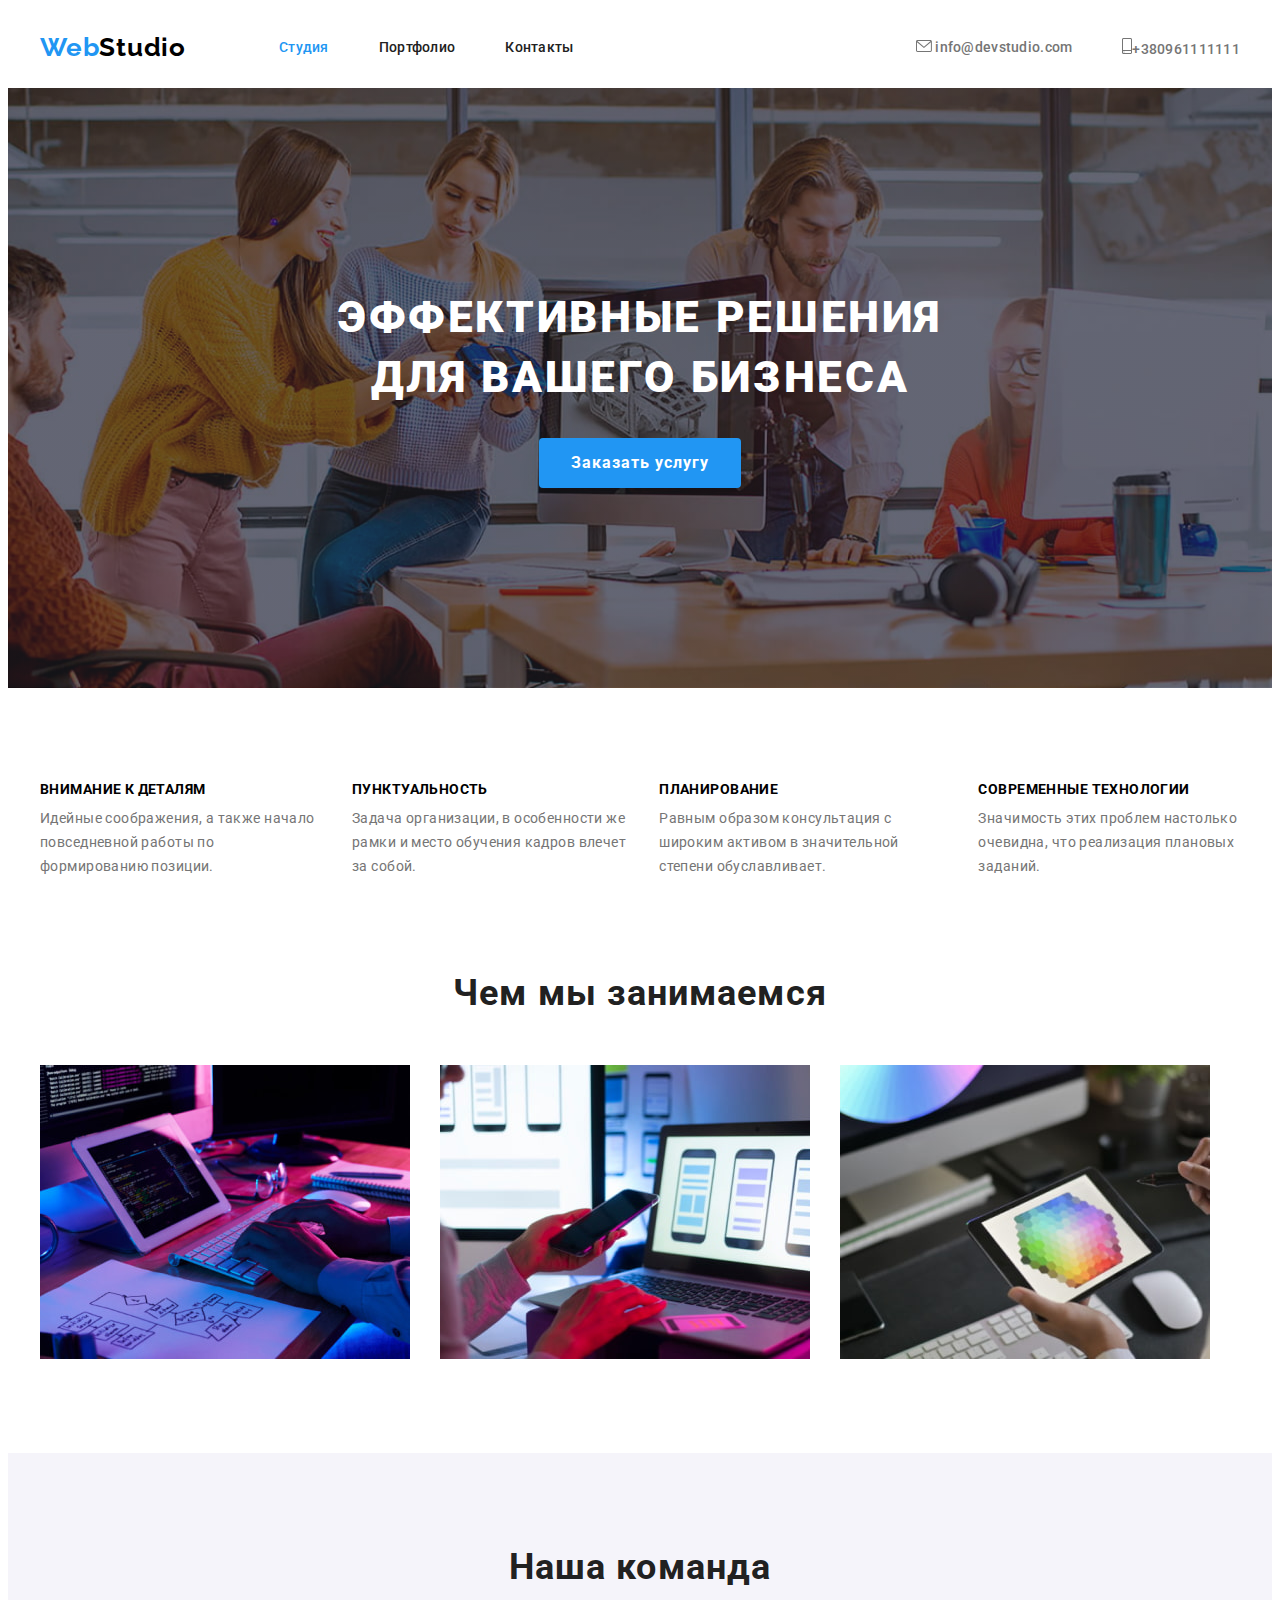
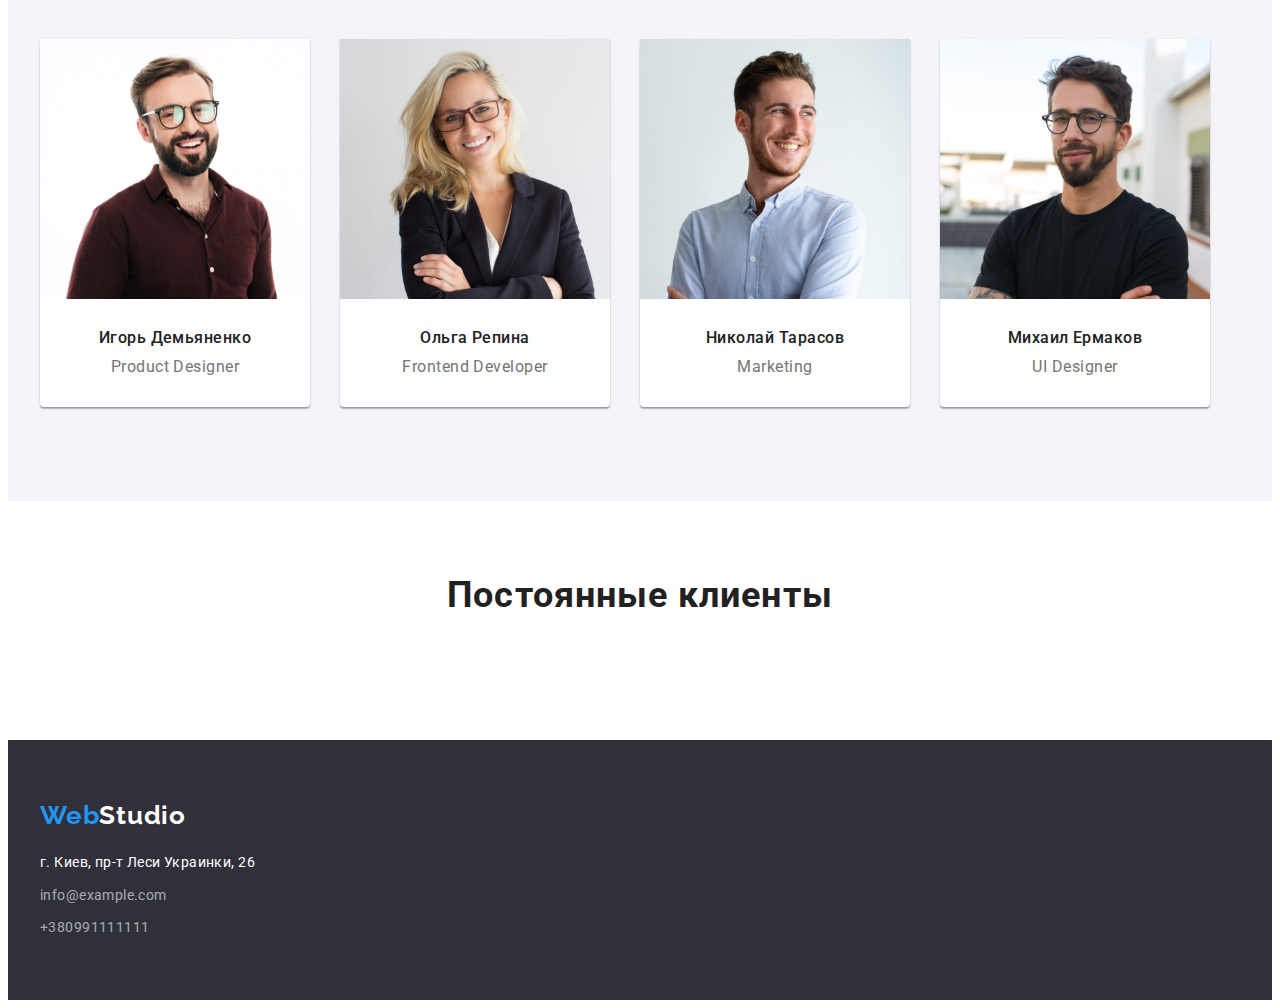
==== index.html @ 2778b5b4 "fix" ====
<!DOCTYPE html>
<html lang="en">
<head>
    <meta charset="UTF-8">
    <meta http-equiv="X-UA-Compatible" content="IE=edge">
    <meta name="viewport" content="width=device-width, initial-scale=1.0">
    <title>Студия</title>
    <link rel="stylesheet" href="https://cdnjs.cloudflare.com/ajax/libs/modern-normalize/1.1.0/modern-normalize.min.css"
        integrity="sha512-wpPYUAdjBVSE4KJnH1VR1HeZfpl1ub8YT/NKx4PuQ5NmX2tKuGu6U/JRp5y+Y8XG2tV+wKQpNHVUX03MfMFn9Q=="
        crossorigin="anonymous" referrerpolicy="no-referrer" />
    <!-- Fonts -->
    <link
        href="https://fonts.googleapis.com/css2?family=Oleo+Script&family=Raleway:wght@700&family=Roboto:wght@400;500;700;900&display=swap"
        rel="stylesheet"
        />
    <!-- CSS -->
    <link rel="stylesheet" href="./css/styles.css">
</head>
<body >
   
<!-- main header -->
<header>
<div class="container">
    <nav class="nav-flex">
        <!-- main logo -->
        <a class="studio link" href=""><span class="web link">Web</span>Studio</a>
        <!-- main list -->
    
        <ul class="site-nav list">
            <li class="item"><a class="header-link current link" href="./index.html">Студия</a></li>
            <li class="item"><a class="header-link link" href="./portfolio.html">Портфолио</a></li>
            <li class="item"><a class="header-link link" href="">Контакты</a></li>
        </ul>
        <!-- main gmail and number -->
        <ul class="auth-nav list">

            <li class="item">
                <a class="header-number-link link" href="mailto:info@devstudio.com">
                <svg class="num-email-icon" width="16" height="12">
                    <use href="./image/icons.svg/sprite.svg#icon-envelope"></use>
                </svg> info@devstudio.com</a>
            </li>

            <li class="item">
                <a class="header-number-link link" href="tel:+380961111111">
                <svg class="num-email-icon" width="10" height="16">
                    <use href="./image/icons.svg/sprite.svg#icon-smartphone"></use>
                </svg>+380961111111</a>
            </li>

        </ul>
    </nav>
</div>
</header>

<!-- main -->
<main>
    <!-- HERO -->
<section class="hero">
    <div class="container">
        <h1 class="decision">Эффективные решения для вашего бизнеса</h1>
        <button class="services-button" type="button">Заказать услугу</button>
    </div>
</section>
<!-- section work -->
<section class="menu">
    <div class="container">
        <h2 class="visually-hidden">Наши приемущества</h2>
        <ul class="work-exp list">

            <li class="grid-item">
                <h3 class="h3-Benefits">Внимание к деталям</h3>
                <p class="p-Benefits">
                    Идейные соображения, а также начало повседневной работы по формированию позиции.
                </p>
            </li>
        
            <li class="grid-item">
                <h3 class="h3-Benefits">Пунктуальность</h3>
                <p class="p-Benefits">
                    Задача организации, в особенности же рамки и место обучения кадров влечет за собой.
                </p>
            </li>
        
            <li class="grid-item">
                <h3 class="h3-Benefits">Планирование</h3>
                <p class="p-Benefits">
                    Равным образом консультация с широким активом в значительной степени обуславливает.
                </p>
            </li>
        
            <li class="grid-item">
                <h3 class="h3-Benefits">Современные технологии</h3>
                <p class="p-Benefits">
                    Значимость этих проблем настолько очевидна, что реализация плановых заданий.
                </p>
            </li>
        </ul>
    </div>
</section>
    <!-- section foto -->
<section class="our-job">
    <div class="container">
        <h2 class="work">Чем мы занимаемся</h2>
        <ul class="our-work list">

            <li class="grid-item">
                <img width="370" src="./image/box-1.1.jpg" alt="Програмирование" />
            </li>

            <li class="grid-item">
                <img width="370" src="./image/box-2.1.jpg" alt="Общение с клиентами" />
            </li>

            <li class="grid-item">
                <img width="370" src="./image/box-3.1.jpg" alt="Дизайн чево-либо" />
            </li>

        </ul>
    </div>
</section>
<!-- section team -->
<section class="team-block">
    <div class="container">
        <h2 class="team">Наша команда</h2>
        <ul class="tema-list list">

            <li class="grid-item item">
                <img class="fototeam" width="270" src="./image/box-4.1.jpg" alt="Игорь Демьяненко" />
                <div class="name-position">
                <h3 class="name-team">Игорь Демьяненко</h3>
                <p class="position">Product Designer</p>
                </div>
            </li>
        
            <li class="grid-item item">
                <img class="fototeam" width="270" src="./image/box-5.1.jpg" alt="Ольга Репина" />
                <div class="name-position">
                <h3 class="name-team">Ольга Репина</h3>
                <p class="position">Frontend Developer</p>
                </div>
            </li>
        
            <li class="grid-item item">
                <img class="fototeam" width="270" src="./image/box-6.1.jpg" alt="Николай Тарасов" />
                <div class="name-position">
                <h3 class="name-team">Николай Тарасов</h3>
                <p class="position">Marketing</p>
                </div>
            </li>
        
            <li class="grid-item item">
                <img class="fototeam" width="270" src="./image/box-7.1.jpg" alt="Михаил Ермаков" />
                <div class="name-position">
                <h3 class="name-team">Михаил Ермаков</h3>
                <p class="position">UI Designer</p>
                </div>
            </li>
        
        </ul>
    </div>
</section>
<section class="clients-block">
    <div class="container">
        <h2 class="clients">Постоянные клиенты</h2>
        <ul class="clients-logo list">

            <li class="item">
            </li>

            <li class="item">
            </li>

            <li class="item">
            </li>
            
            <li class="item">
            </li>

            <li class="item">
            </li>

            <li class="item">
            </li>
        </ul>
    </div>
</section>
</main>

<!-- footer -->
<footer class="footer">
        <div class="container">
            <a class="studio-footer link" href=""><span class="web-footer link">Web</span>Studio</a>
            
            <address class="footer-address">
            
                <ul class="address-list list">
            
                    <li class="item">
                        <a class="maps link" href="https://goo.gl/maps/gABfswNxDDoZ95Qf6" target="_blank" rel="nofollow">г. Киев,
                            пр-т Леси Украинки, 26</a>
                    </li>
            
                    <li class="item">
                        <a class="footer-number-link link" href="mailto:info@devstudio.com">info@example.com</a>
                    </li>
            
                    <li class="item">
                        <a class="footer-number-link link" href="tel:+380961111111">+380991111111</a>
                    </li>
                </ul>
            </address>
        </div>
</footer>
</body>
</html>
---- css/styles.css ----
:root{
 --primary-text-color:  #212121;
 --title-text-color:  #757575;
 --accent-color:  #2196F3;
 --button-color:  #F5F4FA;
 --blackcolor: #000000;
 --whitecolor: #ffffff;
 --2Acolor: #2F303A;
 --clients-logo: #AFB1B8;

 --items: 1;
 --indent: 30px;
}
body{
    font-family: 'Roboto', sans-serif;
    color: var(--blackcolor);
    background-color: var(--whitecolor);
    font-size: 14px;
    letter-spacing: 0.03em;
}
address {
    font-style: normal;
}
h1,
h2,
h3,
h4,
h5,
h6,
p {
    margin: 0;
}
img {
    display: block;
    max-width: 100%;
    height: auto;
}
/* ***************** */
.container {
    width: 1200px;
    padding-left: 15px;
    padding-right: 15px;
    margin-right: auto;
    margin-left: auto;
}
.list{
    list-style: none;
    padding-left: 0;
    margin: 0;
}
.link{
    text-decoration: none;
}
.visually-hidden {
    position: absolute;
    width: 1px;
    height: 1px;
    margin: -1px;
    border: 0;
    padding: 0;
    white-space: nowrap;
    clip-path: inset(100%);
    clip: rect(0 0 0 0);
    overflow: hidden;
}
/* -----------------------------portfolio-header------------------------------ */
.portfolio-header{
    border: 1px solid #ECECEC
}
/* ------------------------------------------------------index main------------------------------------------------- */



.web {
    padding-top: 24px;
    padding-bottom: 25px;
    font-family: 'Raleway';
    font-style: normal;
    font-weight: 700;
    font-size: 26px;
    line-height: 1.19;
    letter-spacing: 0.03em;
    color: var(--accent-color);
}

.studio{
    padding-top: 24px;
    padding-bottom: 25px;
    font-family: 'Raleway';
    font-style: normal;
    font-weight: 700;
    font-size: 26px;
    line-height: 1.19;
    letter-spacing: 0.03em;
    color: var(--blackcolor);
}

/* all nav */
.nav-flex{
    display: flex;
    align-items: center;
}
/* ----------site nav---------- */
.site-nav {
    display: flex;
    margin-left: 93px;
    font-weight: 500;
    font-size: 14px;
    line-height: 1.14;
    letter-spacing: 0.02em;
}
.site-nav .item+.item {
    margin-left: 50px;
}
.site-nav .header-link{
    color: var(--primary-text-color);
    display: block;
}
.site-nav .header-link:hover,
.site-nav .header-link:focus{
    color: var(--accent-color);
}
.site-nav .header-link.current{
    color: var(--accent-color);
}

.header-number-link{
    font-weight: 500;
    font-size: 14px;
    line-height: 1.14;
    letter-spacing: 0.02em;    
    color: var(--title-text-color);
}
.header-number-link:hover,
.header-number-link:focus{
    color: var(--accent-color);
}

/* --------auth nav--------- */
.auth-nav{
    display: flex;
    margin-left: auto;
    align-items: center;
}
.auth-nav .item+.item {
    margin-left: 50px;
}
/* ------------------------------------------------------HERO------------------------------------------- */
.hero{
    max-width: 1600px;
    margin-left: auto;
    margin-right: auto;
    background-image: linear-gradient(to right,rgba(47, 48, 58, 0.4),rgba(47, 48, 58, 0.4)), url(../image/Img-hero.jpg);
    background-repeat: no-repeat;
    background-position: center;
    background-size: cover;
    padding-top: 200px;
    padding-bottom: 200px;
    text-align: center;
}
.decision {
    width: 696px;
    text-align: center;
    font-weight: 900;
    font-size: 44px;
    line-height: 1.36;
    letter-spacing: 0.06em;
    text-transform: uppercase;
    color: var(--whitecolor);
    margin: 0 auto;
}
.services-button {
    display: inline-block;

    font-family: 'Roboto', sans-serif;
    background-color: var(--accent-color);
    font-weight: 700;
    font-size: 16px;
    line-height: 1.87;
    letter-spacing: 0.06em;
    color: var(--whitecolor);

    margin-top: 30px;
    padding: 10px 32px;
    border: none;
    box-shadow: 0px 4px 4px rgba(0, 0, 0, 0.15);
    border-radius: 4px;
}

.services-button:hover,
.services-button:focus {
    background-color: #188CE8;
    color: var(--whitecolor);
}
/* ----------section work---------- */
.menu{
    padding: 94px 0;
}
.work-exp{
    display: flex;
    gap: var(--indent);
}
.h3-Benefits {
    font-weight: 700;
    font-size: 14px;
    line-height: 1.14;
    letter-spacing: 0.03em;
    text-transform: uppercase;
    margin-bottom: 10px;
}
.p-Benefits {
    font-size: 14px;
    line-height: 1.71;
    letter-spacing: 0.03em;
    color: var(--title-text-color);
}
/* -----------our-job-------------- */
.our-job{
    padding-bottom: 94px;
}
.work {
    font-size: 36px;
    line-height: 1.16;
    letter-spacing: 0.03em;
    color: var(--primary-text-color);
    margin-bottom: 50px;
    text-align: center;
}

.our-work{
    display: flex;
    gap: var(--indent);
}
.button-menu-p{
    margin-bottom: 34px;
}
/* ----------------team block------------------ */
.team-block {
    background-color: var(--button-color);
    padding: 94px 0;
}
.team{
    margin-bottom: 50px;
    font-size: 36px;
    text-align: center;
    line-height: 1.16;
    letter-spacing: 0.03em;
    color: var(--primary-text-color);
    
}

.tema-list{
    display: flex;
    gap: var(--indent);
}
.tema-list .item{
    background-color: var(--whitecolor);
    box-shadow: 0px 1px 3px rgba(0, 0, 0, 0.12), 0px 1px 1px rgba(0, 0, 0, 0.14), 0px 2px 1px rgba(0, 0, 0, 0.2);
    border-radius: 0px 0px 4px 4px;
}
.name-position{
    padding-top: 30px;
    padding-bottom: 30px;
}
.name-team{
    margin-bottom: 10px;
    text-align: center;
    font-weight: 500;
    font-size: 16px;
    line-height: 1.18;
    letter-spacing: 0.03em;   
    color: var(--primary-text-color);
}
.position{
    text-align: center;
    font-size: 16px;
    line-height: 1.18;
    letter-spacing: 0.03em;
    color: var(--title-text-color);
}
/* -----------clients block------------ */
.clients-block{
    padding: 94px 0;
}
.clients{
    margin-bottom: 50px;
    font-style: normal;
    font-weight: 700;
    font-size: 36px;
    line-height: 1.16px;
    text-align: center;
    letter-spacing: 0.03em;
    color: var(--primary-text-color);
}


/* -----------footer---------- */

.web-footer {
    font-family: 'Raleway';
    font-style: normal;
    font-weight: 700;
    font-size: 26px;
    line-height: 1.19;
    letter-spacing: 0.03em;
    color: var(--accent-color);
}
.studio-footer {
    font-family: 'Raleway';
    font-style: normal;
    font-weight: 700;
    font-size: 26px;
    line-height: 1,
        19;
    letter-spacing: 0.03em;
    color: var(--whitecolor);
}
.footer-address{
    margin-top: 20px;
}
.address-list .item{
    margin-bottom: 9px;
}
.address-list .item:last-child{
    margin-bottom: 0;
}
.maps{
    font-weight: 400;
    font-size: 14px;
    line-height: 1.71;
    letter-spacing: 0.03em;
    color: var(--whitecolor);
}
.maps:hover,
.maps:focus{
    color: var(--accent-color);
}
.footer-number-link {
    font-weight: 400;
    font-size: 14px;
    line-height: 1.71;
    letter-spacing: 0.03em;
    color: rgba(255, 255, 255, 0.6);
}
.footer-number-link:hover,
.footer-number-link:focus {
    color: var(--accent-color);
}
.footer {
    padding: 60px 0;
    background-color: var(--2Acolor);
}
/* ----------------------portfolio-------------- */

/* button--------------- */
.button-section{
    padding-top: 94px;
    margin-bottom: 50px;
}
.button-section .list{
    display: flex;
    justify-content: center;
}
.button-section .item{
    margin-right: 8px;
}
.button-section .item:last-child{
    margin-right: 0px;
}

.filter-button {
    padding: 6px 22px;
    font-family: 'Roboto', sans-serif;
    font-weight: 500;
    font-size: 16px;
    line-height: 1.62;
    letter-spacing: 0.03em;
    background-color: var(--button-color);
    color: var(--primary-text-color);
    border: none;
    border-radius: 8px;
}

.filter-button:focus {
    background-color: var(--button-color);
    color: var(--primary-text-color);
}

.filter-button:hover {
    background-color: var(--accent-color);
    color: var(--whitecolor);
}
/* --------job-list---------- */
.job-section{
    padding-bottom: 94px;
}
.job-list{
    display: flex;
    flex-wrap: wrap;
    gap: var(--indent);
}
.job-item{
    width: 370px;
}
.grid-item{
    flex-basis: calc((100% - var(--indent) * var(--items) - 1) / var(--items));
}

.job-sites{
    padding: 20px 24px;
    border: 1px solid #EEEEEE;
    border-top: none;
   
}
.job{
    margin-bottom: 4px;
    font-weight: 700;
    font-size: 18px;
    line-height: 2;
    letter-spacing: 0.06em;   
    color: var(--primary-text-color);
}  
 .sites{
    font-size: 16px;
    line-height: 1.87;
    letter-spacing: 0.03em;
    color: var(--title-text-color);
 }
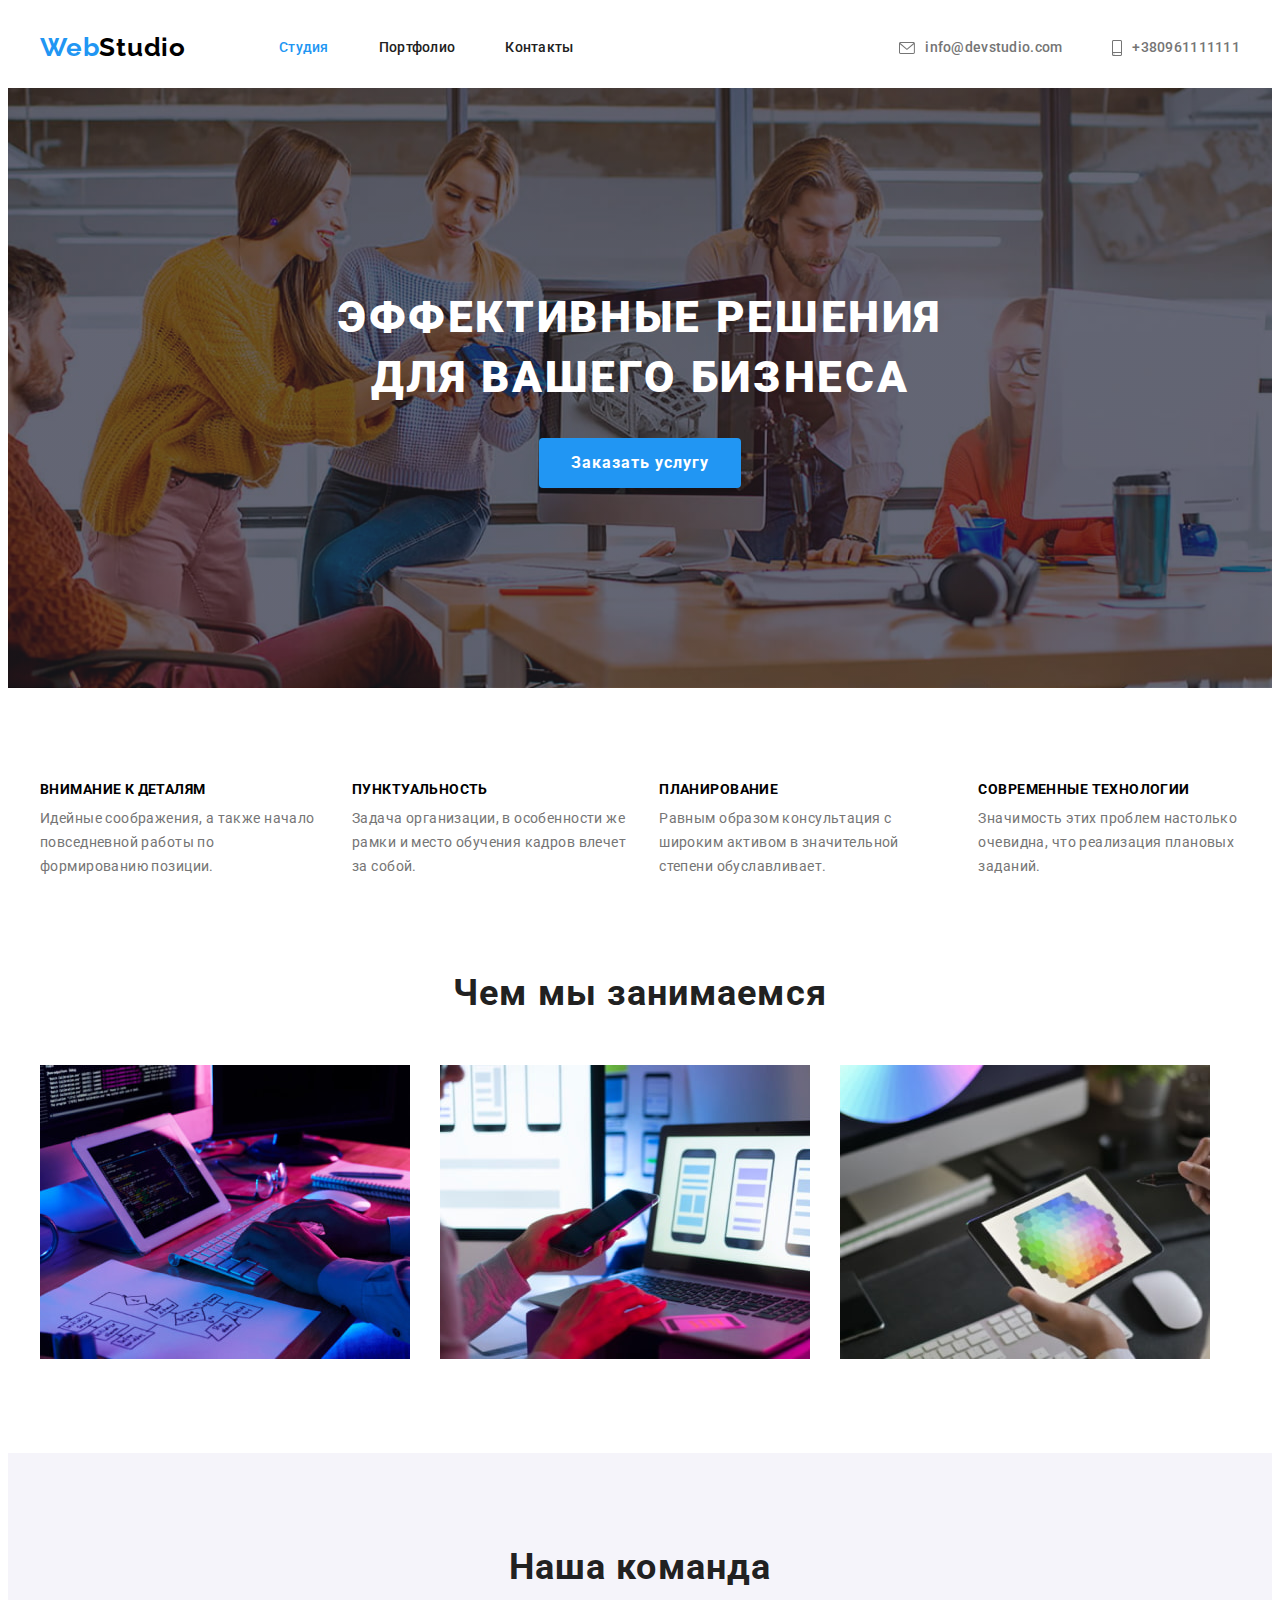
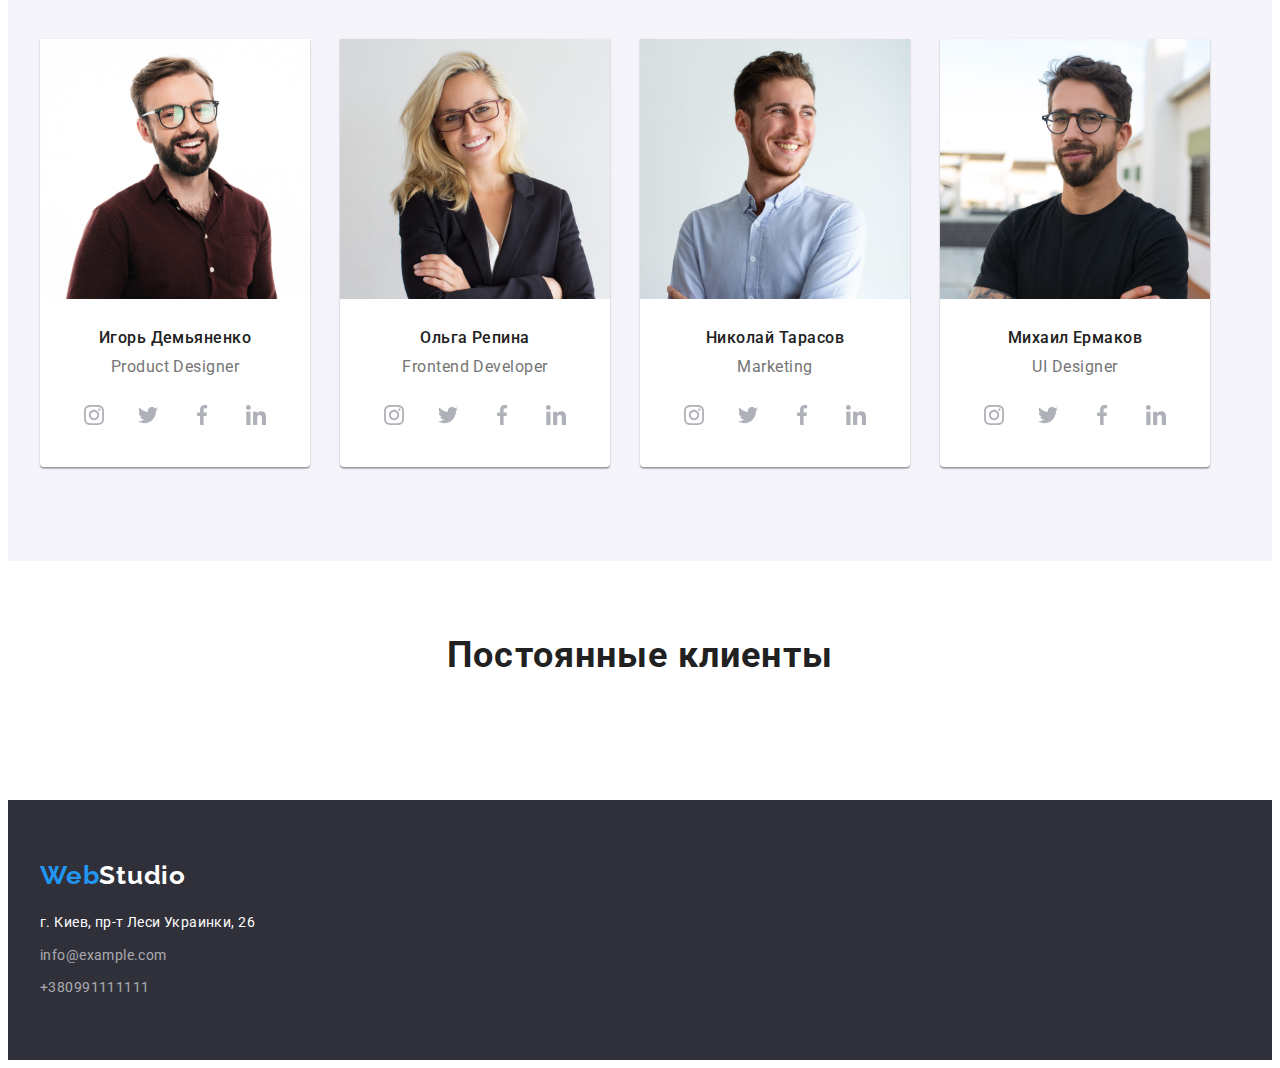
==== commit 3351304d: "fix" ====
--- a/index.html
+++ b/index.html
@@ -130,6 +130,44 @@
                 <div class="name-position">
                 <h3 class="name-team">Игорь Демьяненко</h3>
                 <p class="position">Product Designer</p>
+                <ul class="socials list">
+
+                    <li class="socials-item">
+                        <a class="socials-link link" href="" target="_blank" 
+                        aria-label="Instagram иконка">
+                        <svg class="socials-icon" wigth="20" height="20">
+                            <use href="./image/icons.svg/sprite.svg#icon-instagram"></use>
+                        </svg>
+                        </a>
+                    </li>
+
+                    <li class="socials-item">
+                        <a class="socials-link link" href="" target="_blank" 
+                        aria-label="Twitter иконка">
+                        <svg class="socials-icon" wigth="20" height="20">
+                            <use href="./image/icons.svg/sprite.svg#icon-twitter"></use>
+                        </svg>
+                        </a>
+                    </li>
+
+                    <li class="socials-item">
+                        <a class="socials-link link" href="" target="_blank" 
+                        aria-label="Facebook иконка">
+                        <svg class="socials-icon" wigth="20" height="20">
+                            <use href="./image/icons.svg/sprite.svg#icon-facebook"></use>
+                        </svg>
+                        </a>
+                    </li>
+
+                    <li class="socials-item">
+                        <a class="socials-link link" href="" target="_blank" 
+                        aria-label="Linkedin иконка">
+                        <svg class="socials-icon" wigth="20" height="20">
+                            <use href="./image/icons.svg/sprite.svg#icon-linkedin"></use>
+                        </svg>
+                        </a>
+                    </li>
+                </ul>
                 </div>
             </li>
         
@@ -138,6 +176,44 @@
                 <div class="name-position">
                 <h3 class="name-team">Ольга Репина</h3>
                 <p class="position">Frontend Developer</p>
+                <ul class="socials list">
+
+                    <li class="socials-item">
+                        <a class="socials-link link" href="" target="_blank" 
+                        aria-label="Instagram иконка">
+                        <svg class="socials-icon" wigth="20" height="20">
+                            <use href="./image/icons.svg/sprite.svg#icon-instagram"></use>
+                        </svg>
+                        </a>
+                    </li>
+
+                    <li class="socials-item">
+                        <a class="socials-link link" href="" target="_blank" 
+                        aria-label="Twitter иконка">
+                        <svg class="socials-icon" wigth="20" height="20">
+                            <use href="./image/icons.svg/sprite.svg#icon-twitter"></use>
+                        </svg>
+                        </a>
+                    </li>
+
+                    <li class="socials-item">
+                        <a class="socials-link link" href="" target="_blank" 
+                        aria-label="Facebook иконка">
+                        <svg class="socials-icon" wigth="20" height="20">
+                            <use href="./image/icons.svg/sprite.svg#icon-facebook"></use>
+                        </svg>
+                        </a>
+                    </li>
+
+                    <li class="socials-item">
+                        <a class="socials-link link" href="" target="_blank" 
+                        aria-label="Linkedin иконка">
+                        <svg class="socials-icon" wigth="20" height="20">
+                            <use href="./image/icons.svg/sprite.svg#icon-linkedin"></use>
+                        </svg>
+                        </a>
+                    </li>
+                </ul>
                 </div>
             </li>
         
@@ -146,6 +222,44 @@
                 <div class="name-position">
                 <h3 class="name-team">Николай Тарасов</h3>
                 <p class="position">Marketing</p>
+                <ul class="socials list">
+
+                    <li class="socials-item">
+                        <a class="socials-link link" href="" target="_blank" 
+                        aria-label="Instagram иконка">
+                        <svg class="socials-icon" wigth="20" height="20">
+                            <use href="./image/icons.svg/sprite.svg#icon-instagram"></use>
+                        </svg>
+                        </a>
+                    </li>
+
+                    <li class="socials-item">
+                        <a class="socials-link link" href="" target="_blank" 
+                        aria-label="Twitter иконка">
+                        <svg class="socials-icon" wigth="20" height="20">
+                            <use href="./image/icons.svg/sprite.svg#icon-twitter"></use>
+                        </svg>
+                        </a>
+                    </li>
+
+                    <li class="socials-item">
+                        <a class="socials-link link" href="" target="_blank" 
+                        aria-label="Facebook иконка">
+                        <svg class="socials-icon" wigth="20" height="20">
+                            <use href="./image/icons.svg/sprite.svg#icon-facebook"></use>
+                        </svg>
+                        </a>
+                    </li>
+
+                    <li class="socials-item">
+                        <a class="socials-link link" href="" target="_blank" 
+                        aria-label="Linkedin иконка">
+                        <svg class="socials-icon" wigth="20" height="20">
+                            <use href="./image/icons.svg/sprite.svg#icon-linkedin"></use>
+                        </svg>
+                        </a>
+                    </li>
+                </ul>
                 </div>
             </li>
         
@@ -154,6 +268,44 @@
                 <div class="name-position">
                 <h3 class="name-team">Михаил Ермаков</h3>
                 <p class="position">UI Designer</p>
+                <ul class="socials list">
+
+                    <li class="socials-item">
+                        <a class="socials-link link" href="" target="_blank" 
+                        aria-label="Instagram иконка">
+                        <svg class="socials-icon" wigth="20" height="20">
+                            <use href="./image/icons.svg/sprite.svg#icon-instagram"></use>
+                        </svg>
+                        </a>
+                    </li>
+
+                    <li class="socials-item">
+                        <a class="socials-link link" href="" target="_blank" 
+                        aria-label="Twitter иконка">
+                        <svg class="socials-icon" wigth="20" height="20">
+                            <use href="./image/icons.svg/sprite.svg#icon-twitter"></use>
+                        </svg>
+                        </a>
+                    </li>
+
+                    <li class="socials-item">
+                        <a class="socials-link link" href="" target="_blank" 
+                        aria-label="Facebook иконка">
+                        <svg class="socials-icon" wigth="20" height="20">
+                            <use href="./image/icons.svg/sprite.svg#icon-facebook"></use>
+                        </svg>
+                        </a>
+                    </li>
+
+                    <li class="socials-item">
+                        <a class="socials-link link" href="" target="_blank" 
+                        aria-label="Linkedin иконка">
+                        <svg class="socials-icon" wigth="20" height="20">
+                            <use href="./image/icons.svg/sprite.svg#icon-linkedin"></use>
+                        </svg>
+                        </a>
+                    </li>
+                </ul>
                 </div>
             </li>
         
--- a/css/styles.css
+++ b/css/styles.css
@@ -124,7 +124,20 @@
     color: var(--accent-color);
 }
 
+
+
+/* --------auth nav--------- */
+.auth-nav{
+    display: flex;
+    margin-left: auto;
+    align-items: center;
+}
+.auth-nav .item+.item {
+    margin-left: 50px;
+}
 .header-number-link{
+    display: flex;
+    align-items: center;
     font-weight: 500;
     font-size: 14px;
     line-height: 1.14;
@@ -135,15 +148,9 @@
 .header-number-link:focus{
     color: var(--accent-color);
 }
-
-/* --------auth nav--------- */
-.auth-nav{
-    display: flex;
-    margin-left: auto;
-    align-items: center;
-}
-.auth-nav .item+.item {
-    margin-left: 50px;
+.num-email-icon{
+    margin-right: 10px;
+    fill: currentColor;
 }
 /* ------------------------------------------------------HERO------------------------------------------- */
 .hero{
@@ -272,11 +279,38 @@
     color: var(--primary-text-color);
 }
 .position{
+    margin-bottom: 16px;
     text-align: center;
     font-size: 16px;
     line-height: 1.18;
     letter-spacing: 0.03em;
     color: var(--title-text-color);
+}
+.socials{
+    display: flex;
+    justify-content: center;
+    align-items: center;
+    gap: 10px;
+}
+.socials-link{
+    display: flex;
+    justify-content: center;
+    align-items: center;
+    width: 44px;
+    height: 44px;
+    background-color: var(--whitecolor);
+    border-radius: 50%;
+}
+.socials-link:hover,
+.socials-link:focus{
+    background-color: var(--accent-color);
+}
+.socials-icon{
+    fill: var(--clients-logo);
+}
+.socials-link:hover .socials-icon,
+.socials-link:focus .socials-icon{
+    fill: var(--whitecolor);
 }
 /* -----------clients block------------ */
 .clients-block{
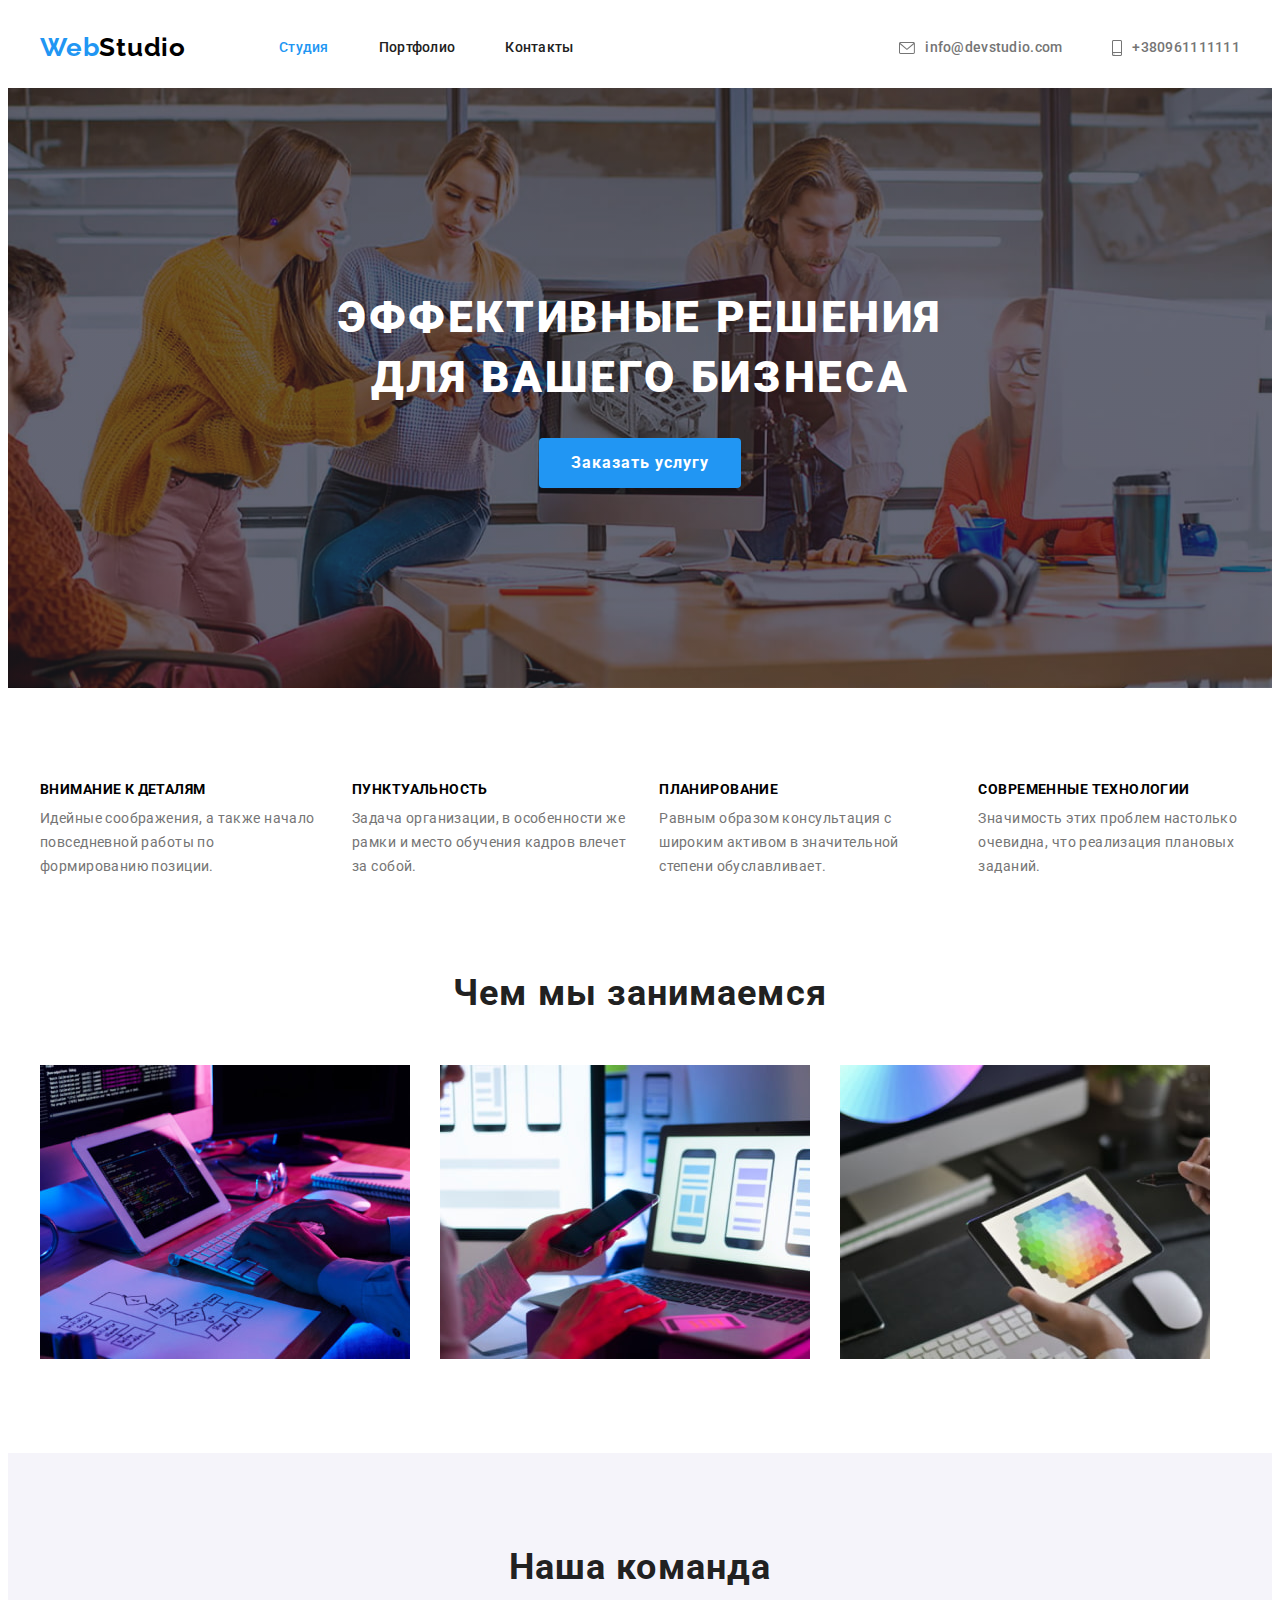
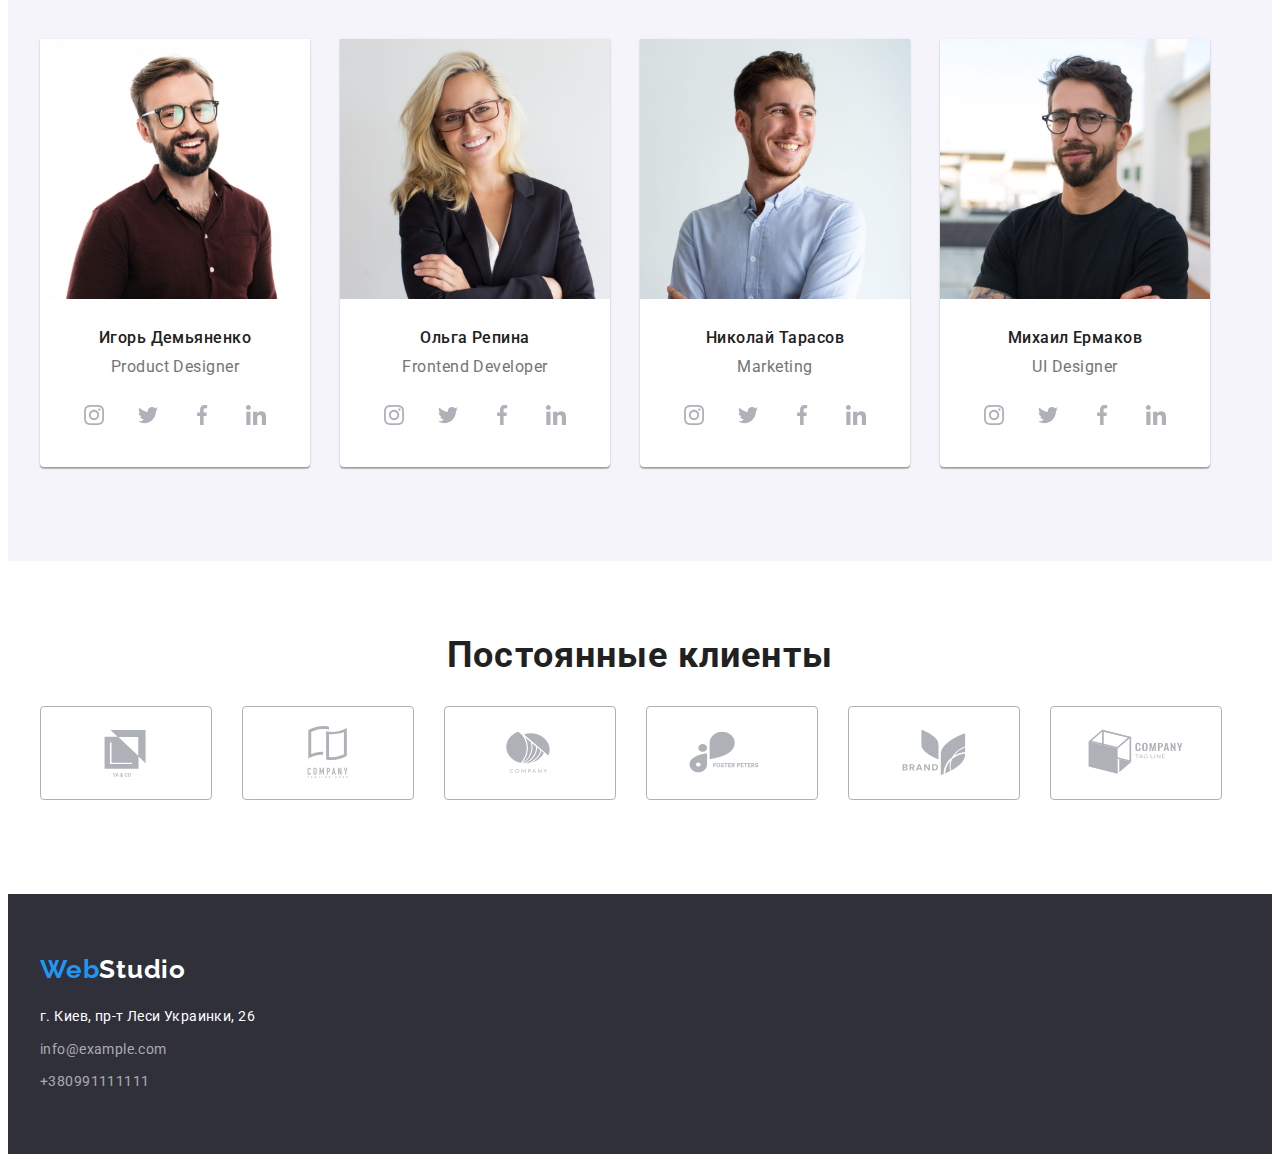
==== commit e6efa18c: "fix" ====
--- a/index.html
+++ b/index.html
@@ -314,25 +314,55 @@
 </section>
 <section class="clients-block">
     <div class="container">
-        <h2 class="clients">Постоянные клиенты</h2>
-        <ul class="clients-logo list">
-
-            <li class="item">
-            </li>
-
-            <li class="item">
-            </li>
-
-            <li class="item">
-            </li>
-            
-            <li class="item">
-            </li>
-
-            <li class="item">
-            </li>
-
-            <li class="item">
+        <h2 class="our-clients">Постоянные клиенты</h2>
+        <ul class="clients list">
+
+            <li class="clients-item">
+                <a class="clients-link" href="">
+                    <svg class="clients-icon" wight="106" height="60">
+                        <use href="./image/icons.svg/sprite.svg#icon-logo-1"></use>
+                    </svg>
+                </a>
+            </li>
+
+            <li class="clients-item">
+                <a class="clients-link" href="">
+                    <svg class="clients-icon" wight="106" height="60">
+                        <use href="./image/icons.svg/sprite.svg#icon-logo-2"></use>
+                    </svg>
+                </a>
+            </li>
+
+            <li class="clients-item">
+                <a class="clients-link" href="">
+                    <svg class="clients-icon" wight="106" height="60">
+                        <use href="./image/icons.svg/sprite.svg#icon-logo-3"></use>
+                    </svg>
+                </a>
+            </li>
+            
+            <li class="clients-item">
+                <a class="clients-link" href="">
+                    <svg class="clients-icon" wight="106" height="60">
+                        <use href="./image/icons.svg/sprite.svg#icon-logo-4"></use>
+                    </svg>
+                </a>
+            </li>
+
+            <li class="clients-item">
+                <a class="clients-link" href="">
+                    <svg class="clients-icon" wight="106" height="60">
+                        <use href="./image/icons.svg/sprite.svg#icon-logo-5"></use>
+                    </svg>
+                </a>
+            </li>
+
+            <li class="clients-item">
+                <a class="clients-link" href="">
+                    <svg class="clients-icon" wight="106" height="60">
+                        <use href="./image/icons.svg/sprite.svg#icon-logo-6"></use>
+                    </svg>
+                </a>
             </li>
         </ul>
     </div>
--- a/css/styles.css
+++ b/css/styles.css
@@ -286,6 +286,7 @@
     letter-spacing: 0.03em;
     color: var(--title-text-color);
 }
+/* --------------------icon clients-------------- */
 .socials{
     display: flex;
     justify-content: center;
@@ -316,7 +317,7 @@
 .clients-block{
     padding: 94px 0;
 }
-.clients{
+.our-clients{
     margin-bottom: 50px;
     font-style: normal;
     font-weight: 700;
@@ -326,8 +327,31 @@
     letter-spacing: 0.03em;
     color: var(--primary-text-color);
 }
-
-
+/* -------logo-clients-------- */
+.clients{
+    display: flex;
+    gap: var(--indent);
+}
+.clients-link{
+    display: flex;
+    align-items: center;
+    justify-content: center;
+
+    width: 170px;
+    height: 92px;
+
+    border: 1px solid var(--clients-logo);
+    border-radius: 4px;
+}
+.clients-link:hover{
+    border-color: var(--accent-color);
+}
+.clients-icon{
+    fill: var(--clients-logo);
+}
+.clients-link:hover .clients-icon{
+    fill: var(--accent-color);
+}
 /* -----------footer---------- */
 
 .web-footer {
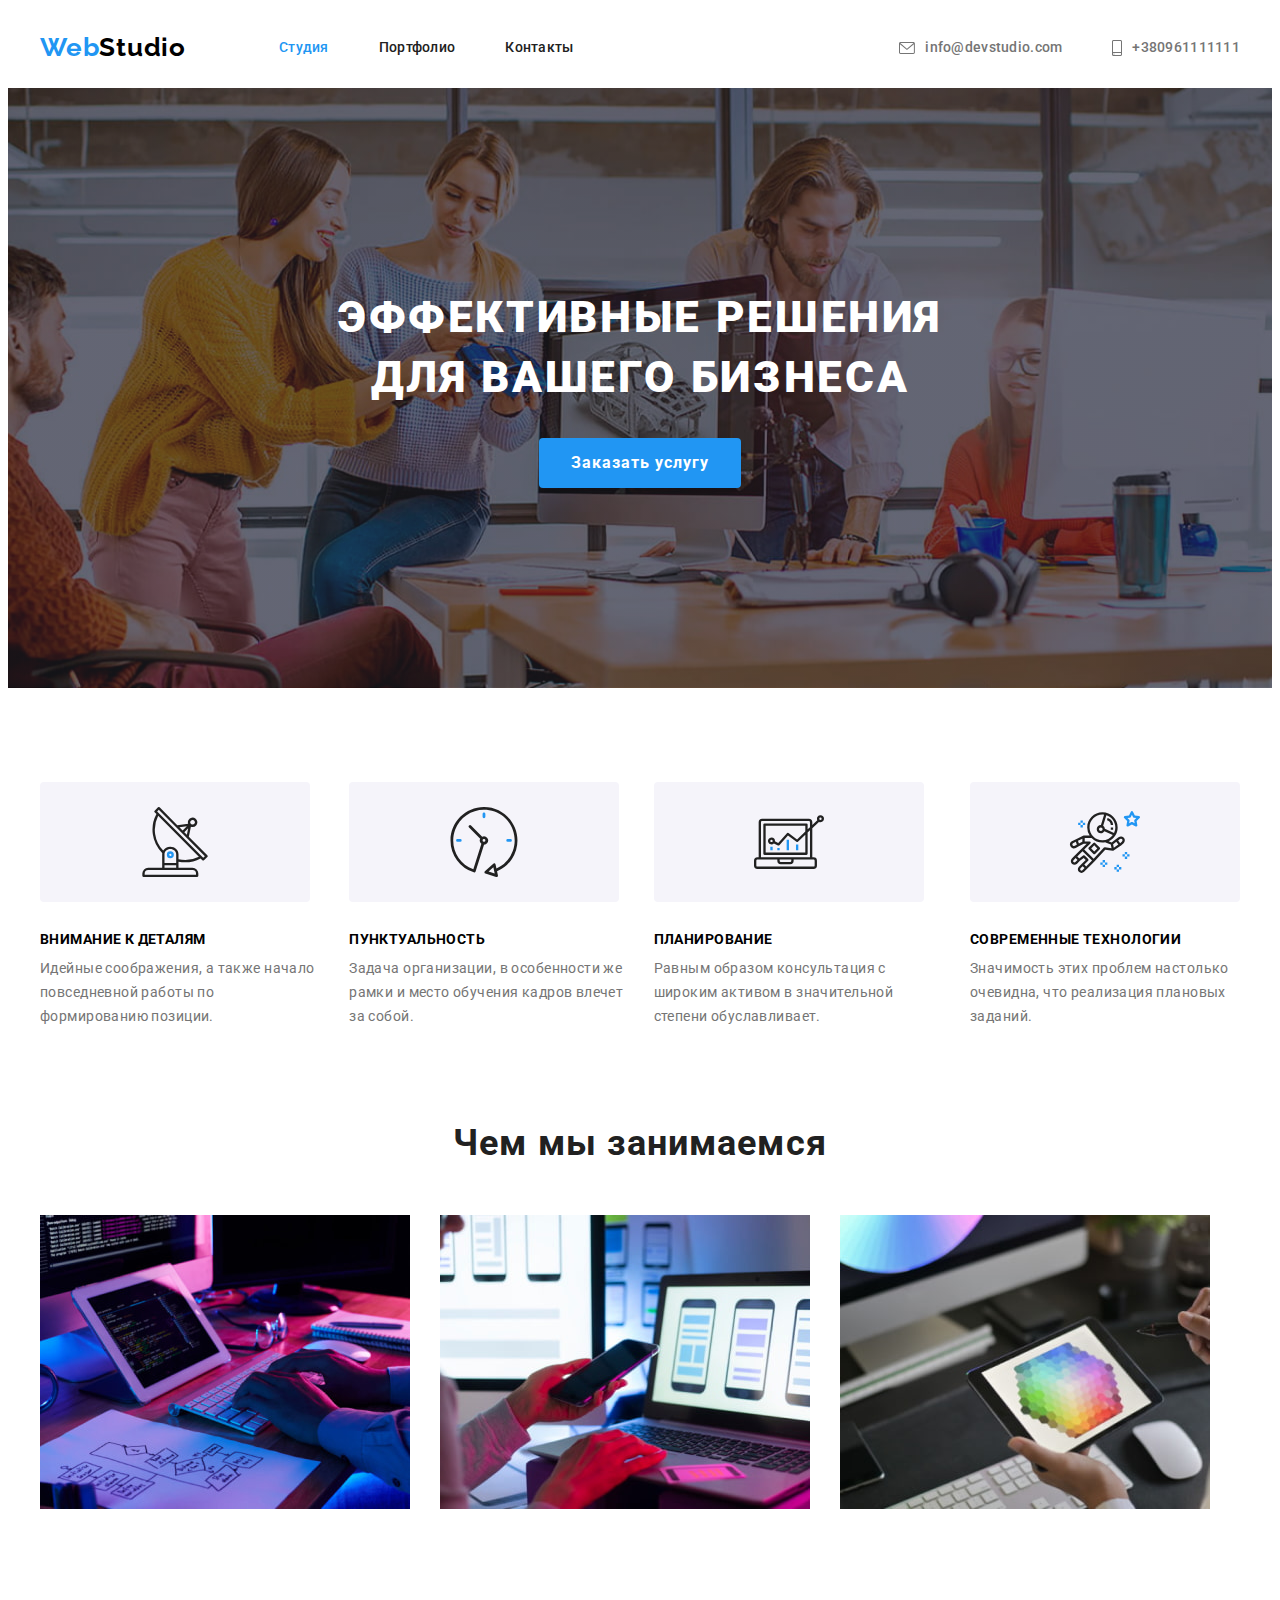
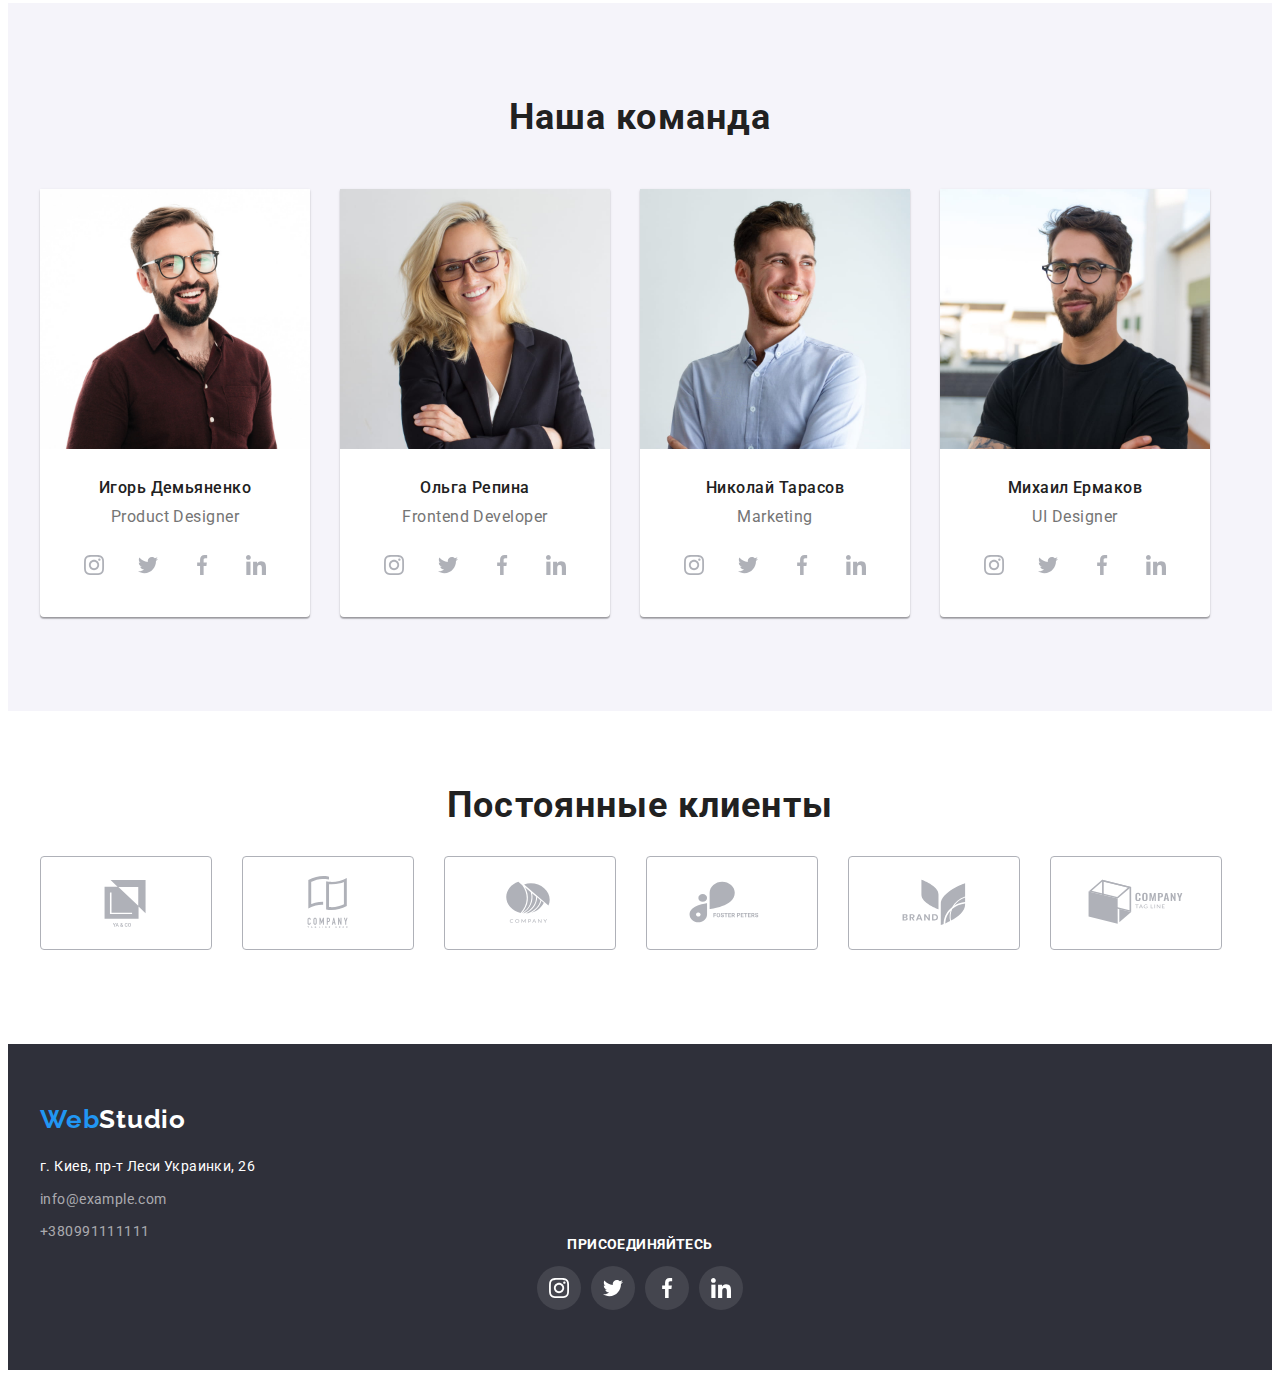
==== commit 63e78d7c: "fix" ====
--- a/index.html
+++ b/index.html
@@ -69,32 +69,45 @@
         <ul class="work-exp list">
 
             <li class="grid-item">
+                <a class="exp-link" href="">
+                    <svg class="exp-icon" wight="70"   height="70">
+                        <use href="./image/icons.svg/sprite.svg#icon-antenna"></use>
+                    </svg>
+                </a>
                 <h3 class="h3-Benefits">Внимание к деталям</h3>
-                <p class="p-Benefits">
-                    Идейные соображения, а также начало повседневной работы по формированию позиции.
-                </p>
-            </li>
-        
-            <li class="grid-item">
+                <p class="p-Benefits">Идейные соображения, а также начало повседневной работы по формированию позиции.</p>
+            </li>
+        
+            <li class="grid-item">
+                <a class="exp-link" href="">
+                    <svg class="exp-icon" wight="70"   height="70">
+                        <use href="./image/icons.svg/sprite.svg#icon-clock"></use>
+                    </svg>
+                </a>
                 <h3 class="h3-Benefits">Пунктуальность</h3>
-                <p class="p-Benefits">
-                    Задача организации, в особенности же рамки и место обучения кадров влечет за собой.
-                </p>
-            </li>
-        
-            <li class="grid-item">
+                <p class="p-Benefits">Задача организации, в особенности же рамки и место обучения кадров влечет за собой.</p>
+            </li>
+        
+            <li class="grid-item">
+                <a class="exp-link" href="">
+                    <svg class="exp-icon" wight="70"   height="70">
+                        <use href="./image/icons.svg/sprite.svg#icon-diagram"></use>
+                    </svg>
+                </a>
                 <h3 class="h3-Benefits">Планирование</h3>
-                <p class="p-Benefits">
-                    Равным образом консультация с широким активом в значительной степени обуславливает.
-                </p>
-            </li>
-        
-            <li class="grid-item">
+                <p class="p-Benefits">Равным образом консультация с широким активом в значительной степени обуславливает.</p>
+            </li>
+        
+            <li class="grid-item">
+                <a class="exp-link" href="">
+                    <svg class="exp-icon" wight="70"   height="70">
+                        <use href="./image/icons.svg/sprite.svg#icon-astronaut"></use>
+                    </svg>
+                </a>
                 <h3 class="h3-Benefits">Современные технологии</h3>
-                <p class="p-Benefits">
-                    Значимость этих проблем настолько очевидна, что реализация плановых заданий.
-                </p>
-            </li>
+                <p class="p-Benefits">Значимость этих проблем настолько очевидна, что реализация плановых заданий.</p>
+            </li>
+
         </ul>
     </div>
 </section>
@@ -371,7 +384,8 @@
 
 <!-- footer -->
 <footer class="footer">
-        <div class="container">
+    <div class="container">
+        <div>
             <a class="studio-footer link" href=""><span class="web-footer link">Web</span>Studio</a>
             
             <address class="footer-address">
@@ -393,6 +407,49 @@
                 </ul>
             </address>
         </div>
+        <div>
+            <h3 class="join">присоединяйтесь</h3>
+            <ul class="join-list list">
+
+                <li class="join-item">
+                    <a class="join-link link" href="" target="_blank" 
+                    aria-label="Instagram иконка">
+                    <svg class="join-icon" wigth="20" height="20">
+                        <use href="./image/icons.svg/sprite.svg#icon-instagram"></use>
+                    </svg>
+                    </a>
+                </li>
+
+                <li class="join-item">
+                    <a class="join-link link" href="" target="_blank" 
+                    aria-label="Twitter иконка">
+                    <svg class="join-icon" wigth="20" height="20">
+                        <use href="./image/icons.svg/sprite.svg#icon-twitter"></use>
+                    </svg>
+                    </a>
+                </li>
+
+                <li class="join-item">
+                    <a class="join-link link" href="" target="_blank" 
+                    aria-label="Facebook иконка">
+                    <svg class="join-icon" wigth="20" height="20">
+                        <use href="./image/icons.svg/sprite.svg#icon-facebook"></use>
+                    </svg>
+                    </a>
+                </li>
+
+                <li class="join-item">
+                    <a class="join-link link" href="" target="_blank" 
+                    aria-label="Linkedin иконка">
+                    <svg class="join-icon" wigth="20" height="20">
+                        <use href="./image/icons.svg/sprite.svg#icon-linkedin"></use>
+                    </svg>
+                    </a>
+                </li>
+                
+            </ul>
+        </div>
+    </div>
 </footer>
 </body>
 </html>--- a/css/styles.css
+++ b/css/styles.css
@@ -207,6 +207,18 @@
     display: flex;
     gap: var(--indent);
 }
+.exp-link{
+    display: flex;
+    align-items: center;
+    justify-content: center;
+    margin-bottom: 30px;
+
+    width: 270px;
+    height: 120px;
+
+    background-color: var(--button-color);
+    border-radius: 4px;
+}
 .h3-Benefits {
     font-weight: 700;
     font-size: 14px;
@@ -407,6 +419,49 @@
 .footer {
     padding: 60px 0;
     background-color: var(--2Acolor);
+}
+/* --------footer join--------- */
+
+.join{
+    display: flex;
+    justify-content: center;
+    align-items: center;
+    margin-bottom: 20px;
+    font-style: normal;
+    font-weight: 700;
+    font-size: 14px;
+    line-height: 1.14px;
+    letter-spacing: 0.03em;
+    text-transform: uppercase;
+
+    color: var(--whitecolor);
+
+}
+.join-list{
+    display: flex;
+    justify-content: center;
+    align-items: center;
+    gap: 10px;
+}
+.join-link{
+    display: flex;
+    justify-content: center;
+    align-items: center;
+    width: 44px;
+    height: 44px;
+    background-color: rgba(255, 255, 255, 0.1);;
+    border-radius: 50%;
+}
+.join-link:hover,
+.join-link:focus{
+    background-color: var(--accent-color);
+}
+.join-icon{
+    fill: var(--whitecolor);
+}
+.join-link:hover .socials-icon,
+.join-link:focus .socials-icon{
+    fill: var(--whitecolor);
 }
 /* ----------------------portfolio-------------- */
 
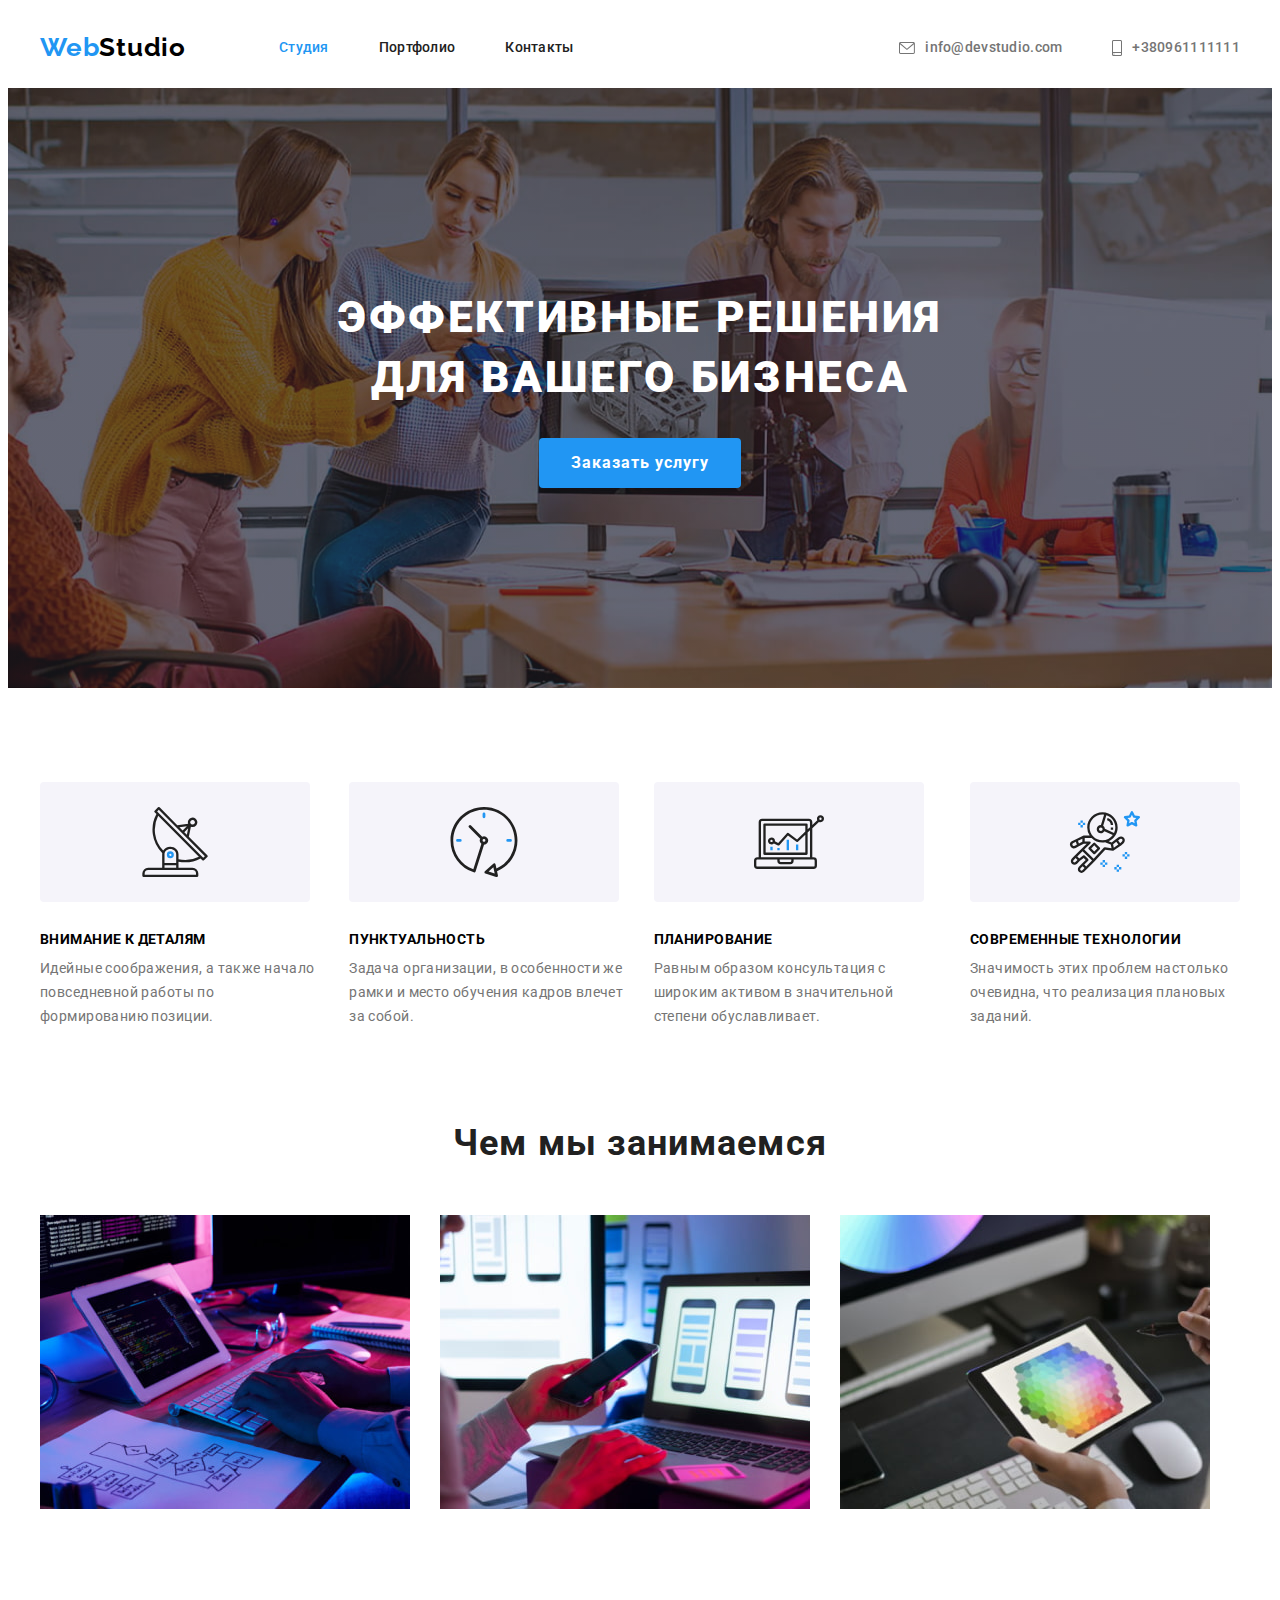
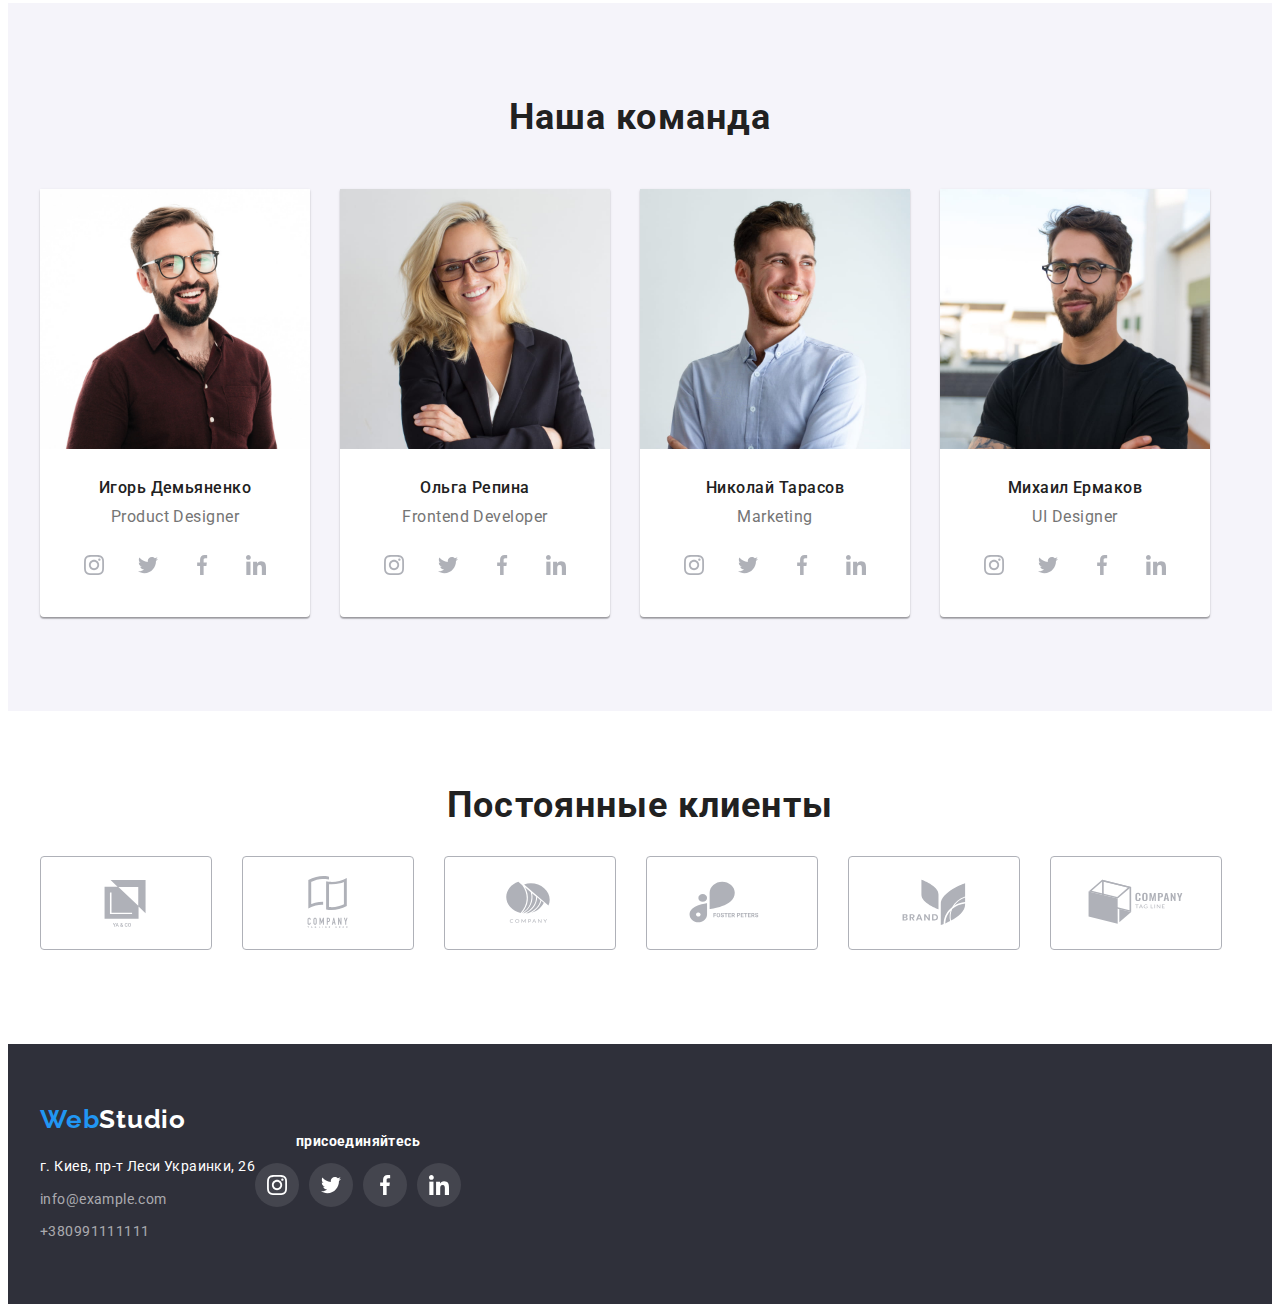
==== commit 08bd5266: "fix" ====
--- a/index.html
+++ b/index.html
@@ -384,7 +384,7 @@
 
 <!-- footer -->
 <footer class="footer">
-    <div class="container">
+    <div class="container flex">
         <div>
             <a class="studio-footer link" href=""><span class="web-footer link">Web</span>Studio</a>
             
--- a/css/styles.css
+++ b/css/styles.css
@@ -421,6 +421,10 @@
     background-color: var(--2Acolor);
 }
 /* --------footer join--------- */
+.flex{
+    display: flex;
+    align-items: center;
+}
 
 .join{
     display: flex;
@@ -432,7 +436,7 @@
     font-size: 14px;
     line-height: 1.14px;
     letter-spacing: 0.03em;
-    text-transform: uppercase;
+
 
     color: var(--whitecolor);
 
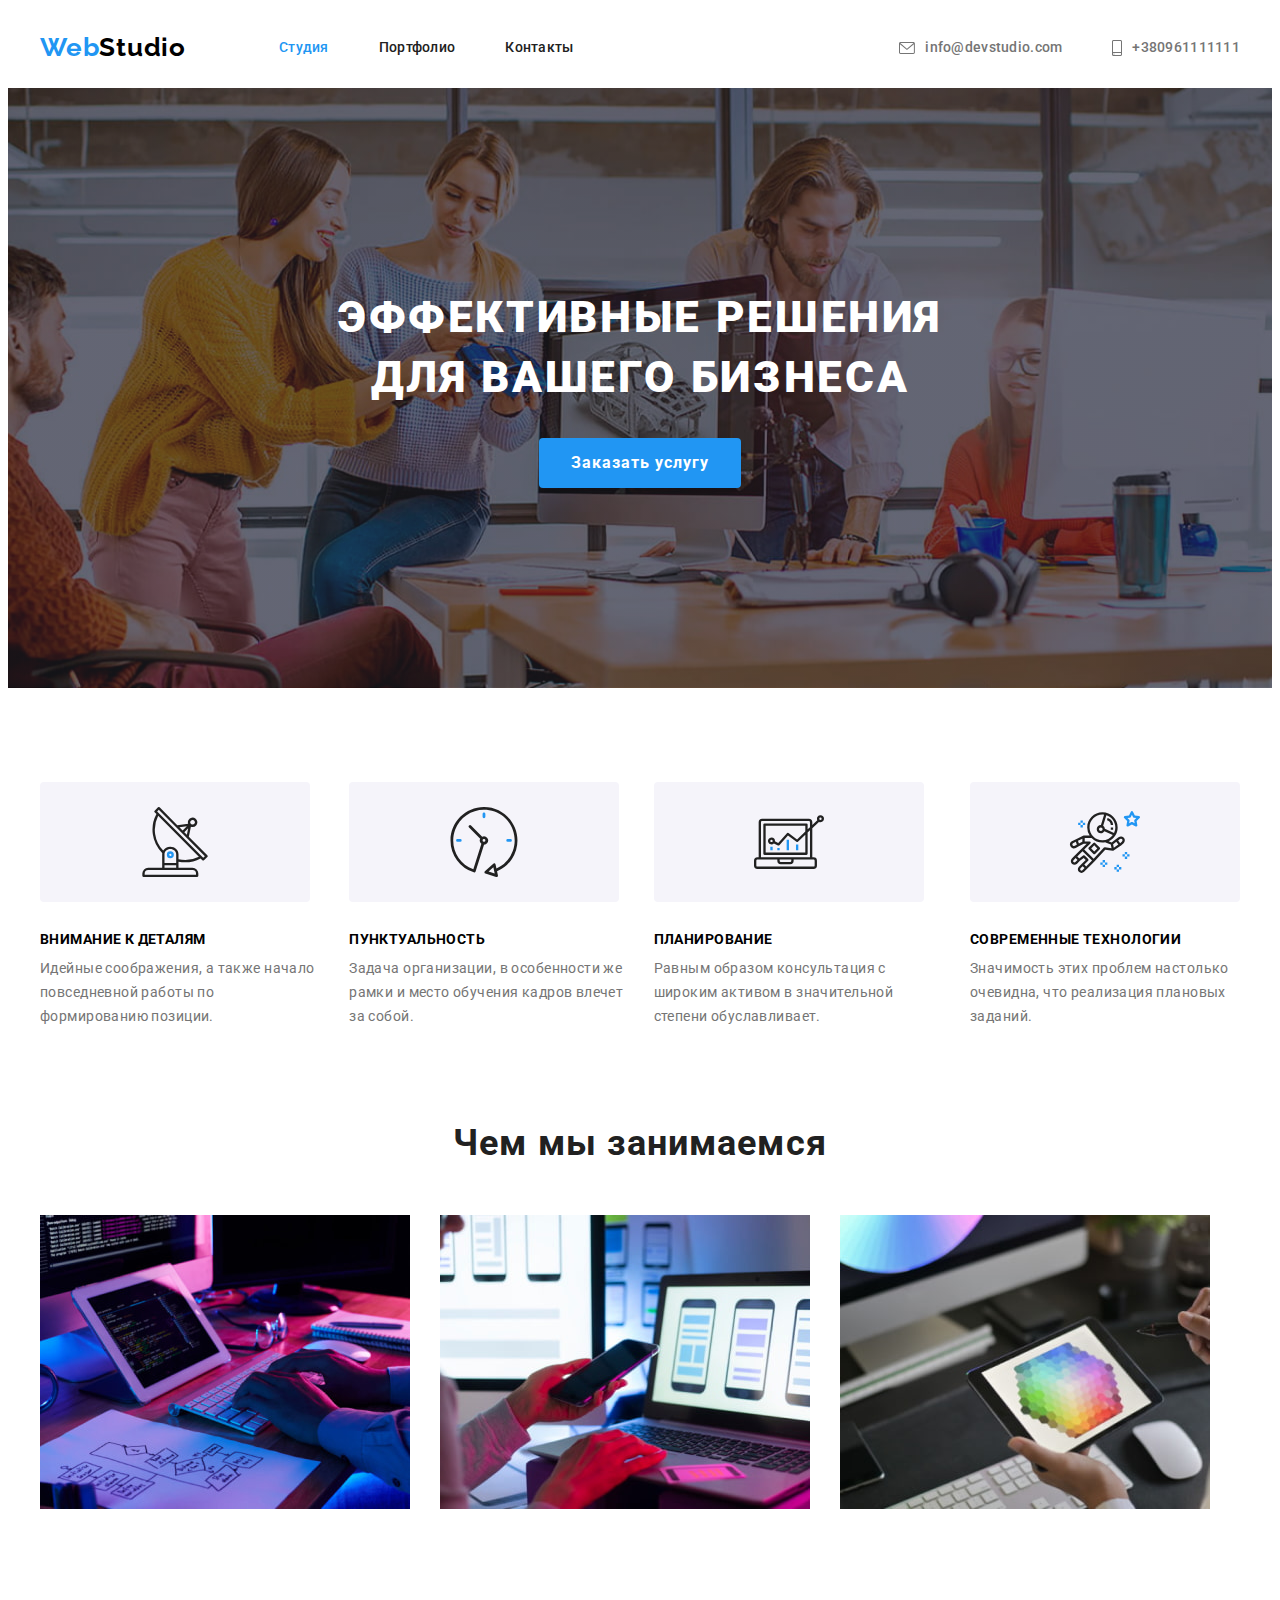
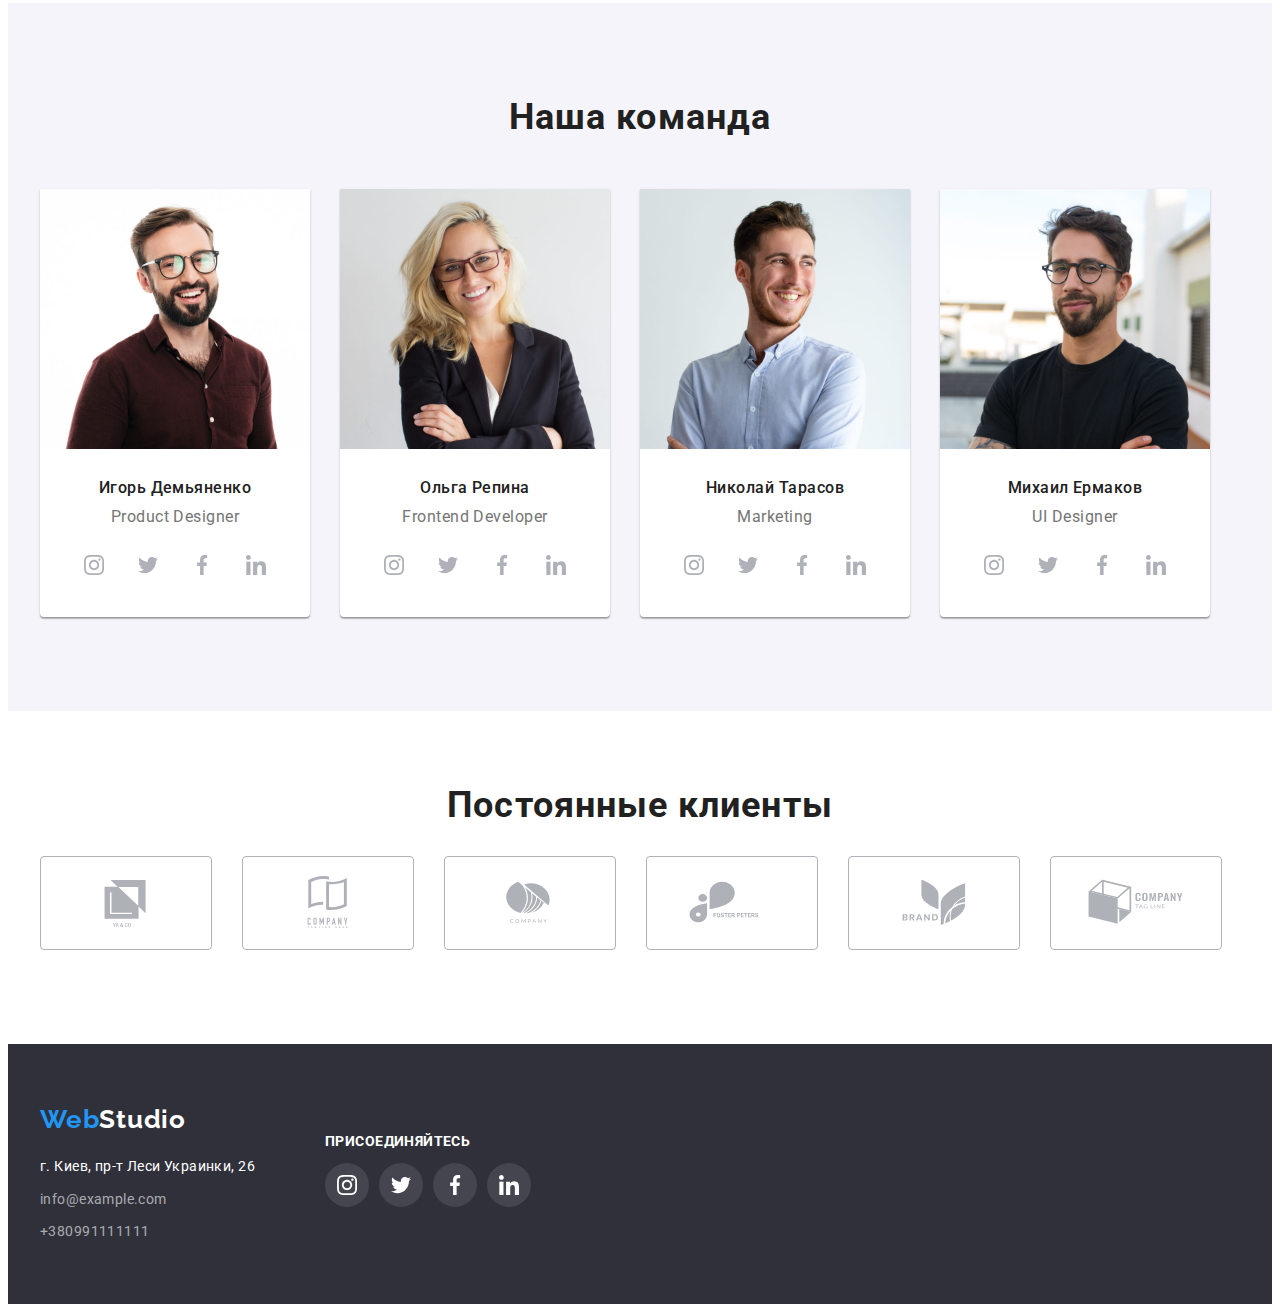
==== commit d3dc0a16: "fix" ====
--- a/index.html
+++ b/index.html
@@ -384,72 +384,74 @@
 
 <!-- footer -->
 <footer class="footer">
-    <div class="container flex">
-        <div>
-            <a class="studio-footer link" href=""><span class="web-footer link">Web</span>Studio</a>
-            
-            <address class="footer-address">
-            
-                <ul class="address-list list">
-            
-                    <li class="item">
-                        <a class="maps link" href="https://goo.gl/maps/gABfswNxDDoZ95Qf6" target="_blank" rel="nofollow">г. Киев,
-                            пр-т Леси Украинки, 26</a>
-                    </li>
-            
-                    <li class="item">
-                        <a class="footer-number-link link" href="mailto:info@devstudio.com">info@example.com</a>
-                    </li>
-            
-                    <li class="item">
-                        <a class="footer-number-link link" href="tel:+380961111111">+380991111111</a>
-                    </li>
+    <section class="container">
+        <div class="flex">
+            <div class="div-item">
+                <a class="studio-footer link" href=""><span class="web-footer link">Web</span>Studio</a>
+                
+                <address class="footer-address">
+                
+                    <ul class="address-list list">
+                
+                        <li class="item">
+                            <a class="maps link" href="https://goo.gl/maps/gABfswNxDDoZ95Qf6" target="_blank" rel="nofollow">г. Киев,
+                                пр-т Леси Украинки, 26</a>
+                        </li>
+                
+                        <li class="item">
+                            <a class="footer-number-link link" href="mailto:info@devstudio.com">info@example.com</a>
+                        </li>
+                
+                        <li class="item">
+                            <a class="footer-number-link link" href="tel:+380961111111">+380991111111</a>
+                        </li>
+                    </ul>
+                </address>
+            </div>
+            <div class="div-item">
+                <h3 class="join">ПРИСОЕДИНЯЙТЕСЬ</h3>
+                <ul class="join-list list">
+
+                    <li class="join-item">
+                        <a class="join-link link" href="" target="_blank" 
+                        aria-label="Instagram иконка">
+                        <svg class="join-icon" wigth="20" height="20">
+                            <use href="./image/icons.svg/sprite.svg#icon-instagram"></use>
+                        </svg>
+                        </a>
+                    </li>
+
+                    <li class="join-item">
+                        <a class="join-link link" href="" target="_blank" 
+                        aria-label="Twitter иконка">
+                        <svg class="join-icon" wigth="20" height="20">
+                            <use href="./image/icons.svg/sprite.svg#icon-twitter"></use>
+                        </svg>
+                        </a>
+                    </li>
+
+                    <li class="join-item">
+                        <a class="join-link link" href="" target="_blank" 
+                        aria-label="Facebook иконка">
+                        <svg class="join-icon" wigth="20" height="20">
+                            <use href="./image/icons.svg/sprite.svg#icon-facebook"></use>
+                        </svg>
+                        </a>
+                    </li>
+
+                    <li class="join-item">
+                        <a class="join-link link" href="" target="_blank" 
+                        aria-label="Linkedin иконка">
+                        <svg class="join-icon" wigth="20" height="20">
+                            <use href="./image/icons.svg/sprite.svg#icon-linkedin"></use>
+                        </svg>
+                        </a>
+                    </li>
+                    
                 </ul>
-            </address>
+            </div>
         </div>
-        <div>
-            <h3 class="join">присоединяйтесь</h3>
-            <ul class="join-list list">
-
-                <li class="join-item">
-                    <a class="join-link link" href="" target="_blank" 
-                    aria-label="Instagram иконка">
-                    <svg class="join-icon" wigth="20" height="20">
-                        <use href="./image/icons.svg/sprite.svg#icon-instagram"></use>
-                    </svg>
-                    </a>
-                </li>
-
-                <li class="join-item">
-                    <a class="join-link link" href="" target="_blank" 
-                    aria-label="Twitter иконка">
-                    <svg class="join-icon" wigth="20" height="20">
-                        <use href="./image/icons.svg/sprite.svg#icon-twitter"></use>
-                    </svg>
-                    </a>
-                </li>
-
-                <li class="join-item">
-                    <a class="join-link link" href="" target="_blank" 
-                    aria-label="Facebook иконка">
-                    <svg class="join-icon" wigth="20" height="20">
-                        <use href="./image/icons.svg/sprite.svg#icon-facebook"></use>
-                    </svg>
-                    </a>
-                </li>
-
-                <li class="join-item">
-                    <a class="join-link link" href="" target="_blank" 
-                    aria-label="Linkedin иконка">
-                    <svg class="join-icon" wigth="20" height="20">
-                        <use href="./image/icons.svg/sprite.svg#icon-linkedin"></use>
-                    </svg>
-                    </a>
-                </li>
-                
-            </ul>
-        </div>
-    </div>
+    </section>
 </footer>
 </body>
 </html>--- a/css/styles.css
+++ b/css/styles.css
@@ -424,19 +424,21 @@
 .flex{
     display: flex;
     align-items: center;
-}
-
+
+}
+.flex .div-item{
+    margin-right: 70px;
+}
+.flex .div-item:last-child{
+    margin-right: 0px;
+}
 .join{
-    display: flex;
-    justify-content: center;
-    align-items: center;
+    align-items: center;
+    font-style: normal;
     margin-bottom: 20px;
-    font-style: normal;
     font-weight: 700;
     font-size: 14px;
     line-height: 1.14px;
-    letter-spacing: 0.03em;
-
 
     color: var(--whitecolor);
 
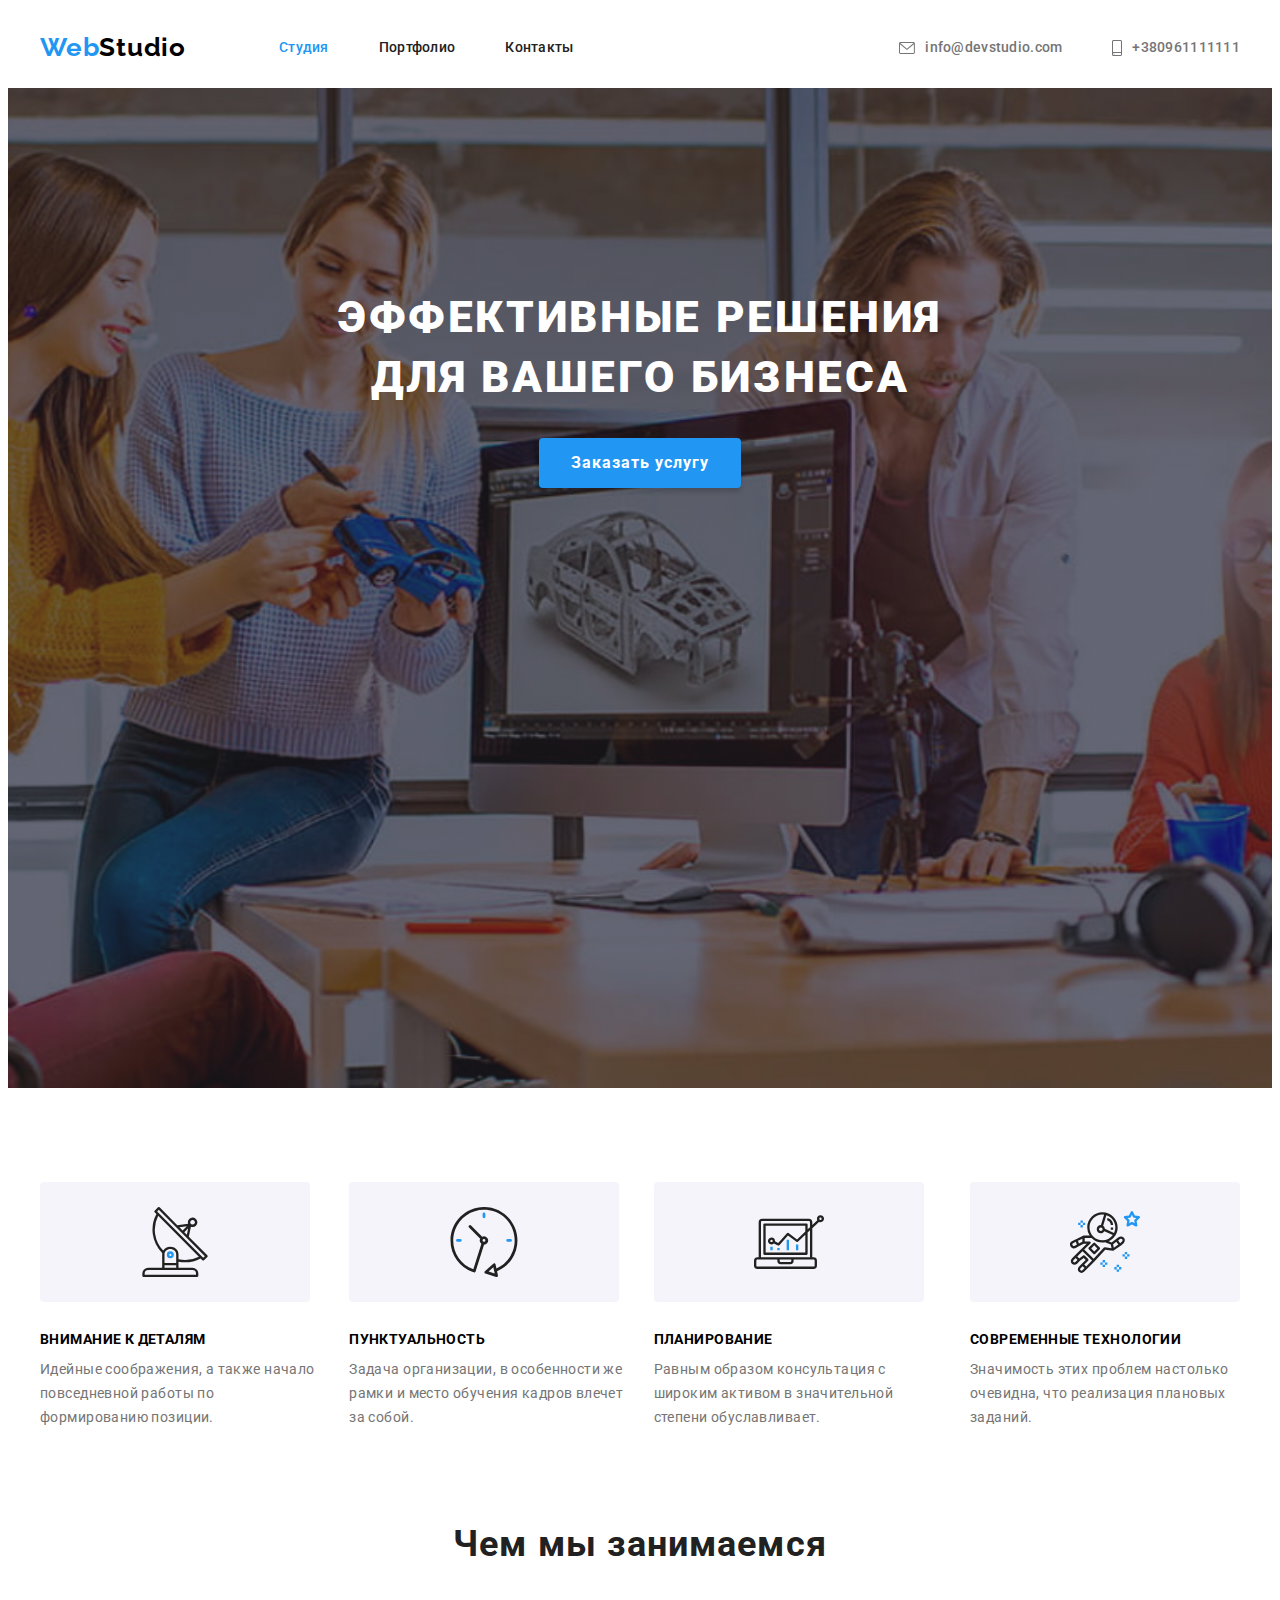
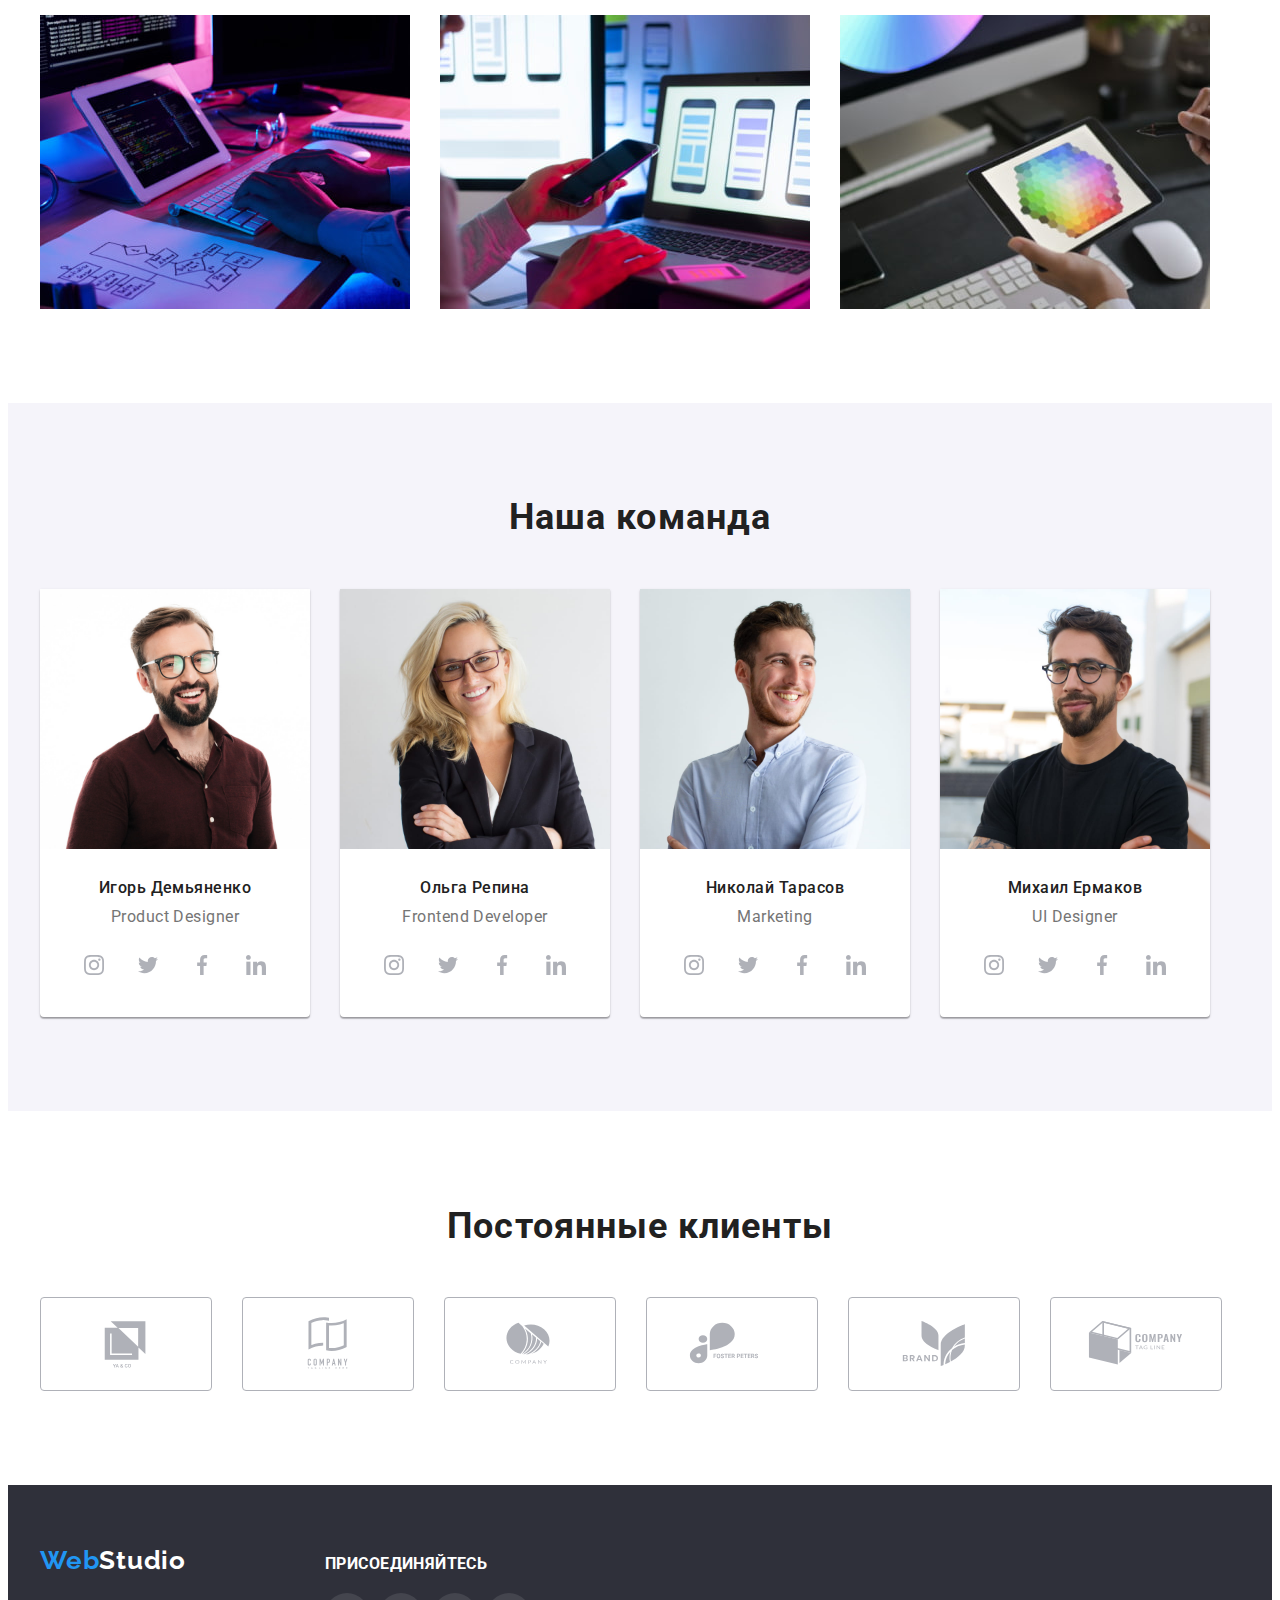
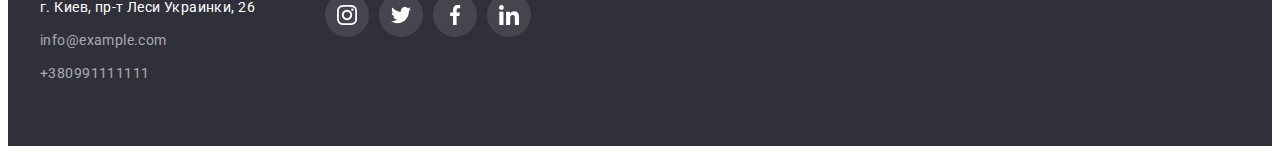
==== commit 65aefbde: "fix" ====
--- a/index.html
+++ b/index.html
@@ -70,7 +70,7 @@
 
             <li class="grid-item">
                 <a class="exp-link" href="">
-                    <svg class="exp-icon" wight="70"   height="70">
+                    <svg class="exp-icon" width="70"   height="70">
                         <use href="./image/icons.svg/sprite.svg#icon-antenna"></use>
                     </svg>
                 </a>
@@ -80,7 +80,7 @@
         
             <li class="grid-item">
                 <a class="exp-link" href="">
-                    <svg class="exp-icon" wight="70"   height="70">
+                    <svg class="exp-icon" width="70"   height="70">
                         <use href="./image/icons.svg/sprite.svg#icon-clock"></use>
                     </svg>
                 </a>
@@ -90,7 +90,7 @@
         
             <li class="grid-item">
                 <a class="exp-link" href="">
-                    <svg class="exp-icon" wight="70"   height="70">
+                    <svg class="exp-icon" width="70"   height="70">
                         <use href="./image/icons.svg/sprite.svg#icon-diagram"></use>
                     </svg>
                 </a>
@@ -100,7 +100,7 @@
         
             <li class="grid-item">
                 <a class="exp-link" href="">
-                    <svg class="exp-icon" wight="70"   height="70">
+                    <svg class="exp-icon" width="70"   height="70">
                         <use href="./image/icons.svg/sprite.svg#icon-astronaut"></use>
                     </svg>
                 </a>
@@ -148,7 +148,7 @@
                     <li class="socials-item">
                         <a class="socials-link link" href="" target="_blank" 
                         aria-label="Instagram иконка">
-                        <svg class="socials-icon" wigth="20" height="20">
+                        <svg class="socials-icon" width="20" height="20">
                             <use href="./image/icons.svg/sprite.svg#icon-instagram"></use>
                         </svg>
                         </a>
@@ -157,7 +157,7 @@
                     <li class="socials-item">
                         <a class="socials-link link" href="" target="_blank" 
                         aria-label="Twitter иконка">
-                        <svg class="socials-icon" wigth="20" height="20">
+                        <svg class="socials-icon" width="20" height="20">
                             <use href="./image/icons.svg/sprite.svg#icon-twitter"></use>
                         </svg>
                         </a>
@@ -166,7 +166,7 @@
                     <li class="socials-item">
                         <a class="socials-link link" href="" target="_blank" 
                         aria-label="Facebook иконка">
-                        <svg class="socials-icon" wigth="20" height="20">
+                        <svg class="socials-icon" width="20" height="20">
                             <use href="./image/icons.svg/sprite.svg#icon-facebook"></use>
                         </svg>
                         </a>
@@ -175,7 +175,7 @@
                     <li class="socials-item">
                         <a class="socials-link link" href="" target="_blank" 
                         aria-label="Linkedin иконка">
-                        <svg class="socials-icon" wigth="20" height="20">
+                        <svg class="socials-icon" width="20" height="20">
                             <use href="./image/icons.svg/sprite.svg#icon-linkedin"></use>
                         </svg>
                         </a>
@@ -194,7 +194,7 @@
                     <li class="socials-item">
                         <a class="socials-link link" href="" target="_blank" 
                         aria-label="Instagram иконка">
-                        <svg class="socials-icon" wigth="20" height="20">
+                        <svg class="socials-icon" width="20" height="20">
                             <use href="./image/icons.svg/sprite.svg#icon-instagram"></use>
                         </svg>
                         </a>
@@ -203,7 +203,7 @@
                     <li class="socials-item">
                         <a class="socials-link link" href="" target="_blank" 
                         aria-label="Twitter иконка">
-                        <svg class="socials-icon" wigth="20" height="20">
+                        <svg class="socials-icon" width="20" height="20">
                             <use href="./image/icons.svg/sprite.svg#icon-twitter"></use>
                         </svg>
                         </a>
@@ -212,7 +212,7 @@
                     <li class="socials-item">
                         <a class="socials-link link" href="" target="_blank" 
                         aria-label="Facebook иконка">
-                        <svg class="socials-icon" wigth="20" height="20">
+                        <svg class="socials-icon" width="20" height="20">
                             <use href="./image/icons.svg/sprite.svg#icon-facebook"></use>
                         </svg>
                         </a>
@@ -221,7 +221,7 @@
                     <li class="socials-item">
                         <a class="socials-link link" href="" target="_blank" 
                         aria-label="Linkedin иконка">
-                        <svg class="socials-icon" wigth="20" height="20">
+                        <svg class="socials-icon" width="20" height="20">
                             <use href="./image/icons.svg/sprite.svg#icon-linkedin"></use>
                         </svg>
                         </a>
@@ -240,7 +240,7 @@
                     <li class="socials-item">
                         <a class="socials-link link" href="" target="_blank" 
                         aria-label="Instagram иконка">
-                        <svg class="socials-icon" wigth="20" height="20">
+                        <svg class="socials-icon" width="20" height="20">
                             <use href="./image/icons.svg/sprite.svg#icon-instagram"></use>
                         </svg>
                         </a>
@@ -249,7 +249,7 @@
                     <li class="socials-item">
                         <a class="socials-link link" href="" target="_blank" 
                         aria-label="Twitter иконка">
-                        <svg class="socials-icon" wigth="20" height="20">
+                        <svg class="socials-icon" width="20" height="20">
                             <use href="./image/icons.svg/sprite.svg#icon-twitter"></use>
                         </svg>
                         </a>
@@ -286,7 +286,7 @@
                     <li class="socials-item">
                         <a class="socials-link link" href="" target="_blank" 
                         aria-label="Instagram иконка">
-                        <svg class="socials-icon" wigth="20" height="20">
+                        <svg class="socials-icon" width="20" height="20">
                             <use href="./image/icons.svg/sprite.svg#icon-instagram"></use>
                         </svg>
                         </a>
@@ -295,7 +295,7 @@
                     <li class="socials-item">
                         <a class="socials-link link" href="" target="_blank" 
                         aria-label="Twitter иконка">
-                        <svg class="socials-icon" wigth="20" height="20">
+                        <svg class="socials-icon" width="20" height="20">
                             <use href="./image/icons.svg/sprite.svg#icon-twitter"></use>
                         </svg>
                         </a>
@@ -304,7 +304,7 @@
                     <li class="socials-item">
                         <a class="socials-link link" href="" target="_blank" 
                         aria-label="Facebook иконка">
-                        <svg class="socials-icon" wigth="20" height="20">
+                        <svg class="socials-icon" width="20" height="20">
                             <use href="./image/icons.svg/sprite.svg#icon-facebook"></use>
                         </svg>
                         </a>
@@ -313,7 +313,7 @@
                     <li class="socials-item">
                         <a class="socials-link link" href="" target="_blank" 
                         aria-label="Linkedin иконка">
-                        <svg class="socials-icon" wigth="20" height="20">
+                        <svg class="socials-icon" width="20" height="20">
                             <use href="./image/icons.svg/sprite.svg#icon-linkedin"></use>
                         </svg>
                         </a>
@@ -332,7 +332,7 @@
 
             <li class="clients-item">
                 <a class="clients-link" href="">
-                    <svg class="clients-icon" wight="106" height="60">
+                    <svg class="clients-icon" width="106" height="60">
                         <use href="./image/icons.svg/sprite.svg#icon-logo-1"></use>
                     </svg>
                 </a>
@@ -340,7 +340,7 @@
 
             <li class="clients-item">
                 <a class="clients-link" href="">
-                    <svg class="clients-icon" wight="106" height="60">
+                    <svg class="clients-icon" width="106" height="60">
                         <use href="./image/icons.svg/sprite.svg#icon-logo-2"></use>
                     </svg>
                 </a>
@@ -348,7 +348,7 @@
 
             <li class="clients-item">
                 <a class="clients-link" href="">
-                    <svg class="clients-icon" wight="106" height="60">
+                    <svg class="clients-icon" width="106" height="60">
                         <use href="./image/icons.svg/sprite.svg#icon-logo-3"></use>
                     </svg>
                 </a>
@@ -356,7 +356,7 @@
             
             <li class="clients-item">
                 <a class="clients-link" href="">
-                    <svg class="clients-icon" wight="106" height="60">
+                    <svg class="clients-icon" width="106" height="60">
                         <use href="./image/icons.svg/sprite.svg#icon-logo-4"></use>
                     </svg>
                 </a>
@@ -364,7 +364,7 @@
 
             <li class="clients-item">
                 <a class="clients-link" href="">
-                    <svg class="clients-icon" wight="106" height="60">
+                    <svg class="clients-icon" width="106" height="60">
                         <use href="./image/icons.svg/sprite.svg#icon-logo-5"></use>
                     </svg>
                 </a>
@@ -372,7 +372,7 @@
 
             <li class="clients-item">
                 <a class="clients-link" href="">
-                    <svg class="clients-icon" wight="106" height="60">
+                    <svg class="clients-icon" width="106" height="60">
                         <use href="./image/icons.svg/sprite.svg#icon-logo-6"></use>
                     </svg>
                 </a>
@@ -384,8 +384,7 @@
 
 <!-- footer -->
 <footer class="footer">
-    <section class="container">
-        <div class="flex">
+    <section class="container flex">
             <div class="div-item">
                 <a class="studio-footer link" href=""><span class="web-footer link">Web</span>Studio</a>
                 
@@ -415,7 +414,7 @@
                     <li class="join-item">
                         <a class="join-link link" href="" target="_blank" 
                         aria-label="Instagram иконка">
-                        <svg class="join-icon" wigth="20" height="20">
+                        <svg class="join-icon" width="20" height="20">
                             <use href="./image/icons.svg/sprite.svg#icon-instagram"></use>
                         </svg>
                         </a>
@@ -424,7 +423,7 @@
                     <li class="join-item">
                         <a class="join-link link" href="" target="_blank" 
                         aria-label="Twitter иконка">
-                        <svg class="join-icon" wigth="20" height="20">
+                        <svg class="join-icon" width="20" height="20">
                             <use href="./image/icons.svg/sprite.svg#icon-twitter"></use>
                         </svg>
                         </a>
@@ -433,7 +432,7 @@
                     <li class="join-item">
                         <a class="join-link link" href="" target="_blank" 
                         aria-label="Facebook иконка">
-                        <svg class="join-icon" wigth="20" height="20">
+                        <svg class="join-icon" width="20" height="20">
                             <use href="./image/icons.svg/sprite.svg#icon-facebook"></use>
                         </svg>
                         </a>
@@ -442,7 +441,7 @@
                     <li class="join-item">
                         <a class="join-link link" href="" target="_blank" 
                         aria-label="Linkedin иконка">
-                        <svg class="join-icon" wigth="20" height="20">
+                        <svg class="join-icon" width="20" height="20">
                             <use href="./image/icons.svg/sprite.svg#icon-linkedin"></use>
                         </svg>
                         </a>
@@ -450,7 +449,6 @@
                     
                 </ul>
             </div>
-        </div>
     </section>
 </footer>
 </body>
--- a/css/styles.css
+++ b/css/styles.css
@@ -155,8 +155,10 @@
 /* ------------------------------------------------------HERO------------------------------------------- */
 .hero{
     max-width: 1600px;
+    height: 600px;
     margin-left: auto;
     margin-right: auto;
+    background-color: var(--2Acolor);
     background-image: linear-gradient(to right,rgba(47, 48, 58, 0.4),rgba(47, 48, 58, 0.4)), url(../image/Img-hero.jpg);
     background-repeat: no-repeat;
     background-position: center;
@@ -219,6 +221,7 @@
     background-color: var(--button-color);
     border-radius: 4px;
 }
+
 .h3-Benefits {
     font-weight: 700;
     font-size: 14px;
@@ -302,7 +305,6 @@
 .socials{
     display: flex;
     justify-content: center;
-    align-items: center;
     gap: 10px;
 }
 .socials-link{
@@ -334,7 +336,6 @@
     font-style: normal;
     font-weight: 700;
     font-size: 36px;
-    line-height: 1.16px;
     text-align: center;
     letter-spacing: 0.03em;
     color: var(--primary-text-color);
@@ -423,7 +424,7 @@
 /* --------footer join--------- */
 .flex{
     display: flex;
-    align-items: center;
+    align-items: baseline;
 
 }
 .flex .div-item{
@@ -437,8 +438,6 @@
     font-style: normal;
     margin-bottom: 20px;
     font-weight: 700;
-    font-size: 14px;
-    line-height: 1.14px;
 
     color: var(--whitecolor);
 
@@ -446,7 +445,6 @@
 .join-list{
     display: flex;
     justify-content: center;
-    align-items: center;
     gap: 10px;
 }
 .join-link{
@@ -488,6 +486,7 @@
 }
 
 .filter-button {
+    cursor: pointer;
     padding: 6px 22px;
     font-family: 'Roboto', sans-serif;
     font-weight: 500;
@@ -497,19 +496,24 @@
     background-color: var(--button-color);
     color: var(--primary-text-color);
     border: none;
-    border-radius: 8px;
-}
-
+    border-radius: 5px;
+}
+
+.filter-button:hover,
 .filter-button:focus {
-    background-color: var(--button-color);
-    color: var(--primary-text-color);
-}
-
-.filter-button:hover {
     background-color: var(--accent-color);
     color: var(--whitecolor);
+    box-shadow: 0px 3px 1px rgba(0, 0, 0, 0.1), 
+    0px 1px 2px rgba(0, 0, 0, 0.08), 
+    0px 2px 2px rgba(0, 0, 0, 0.12);
 }
 /* --------job-list---------- */
+.shadow-hover:hover,
+.shadow-hover:focus{
+    box-shadow: 0px 1px 1px rgba(0, 0, 0, 0.12), 
+    0px 4px 4px rgba(0, 0, 0, 0.06), 
+    1px 4px 6px rgba(0, 0, 0, 0.16);
+}
 .job-section{
     padding-bottom: 94px;
 }
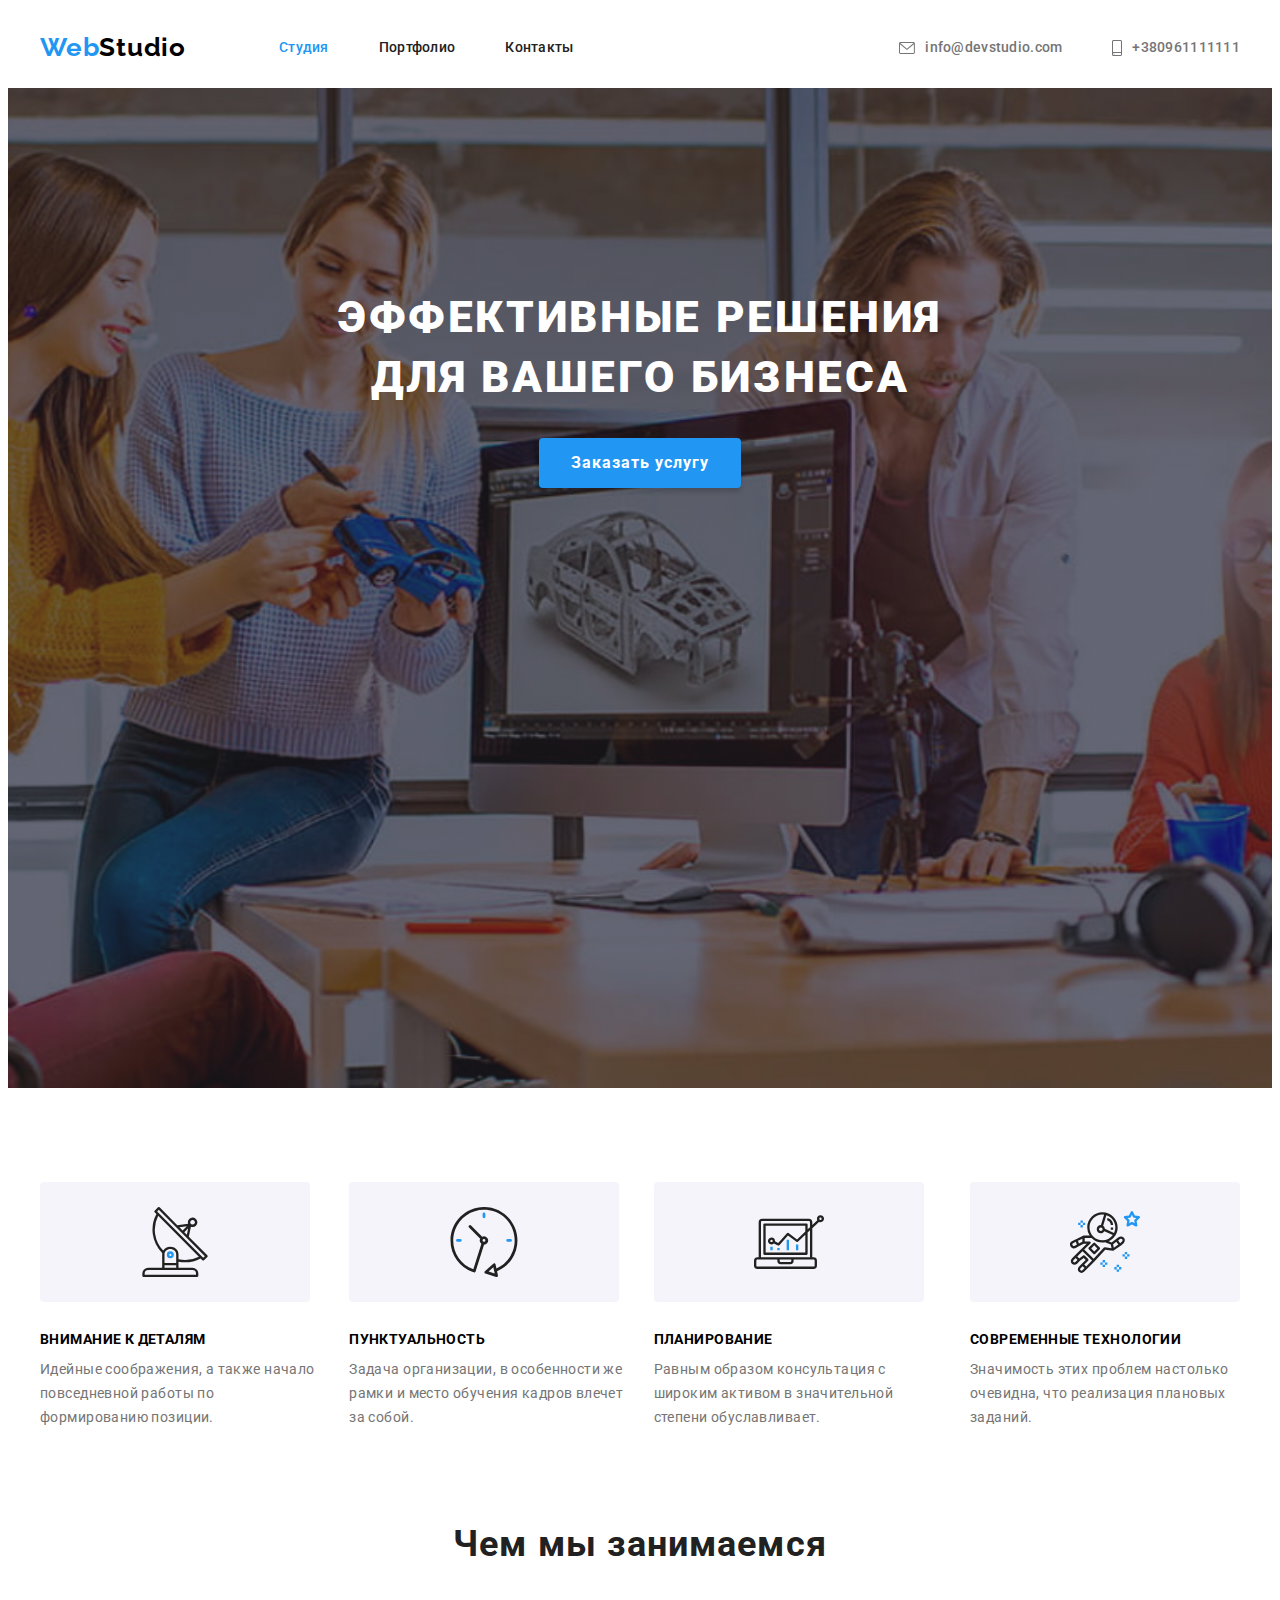
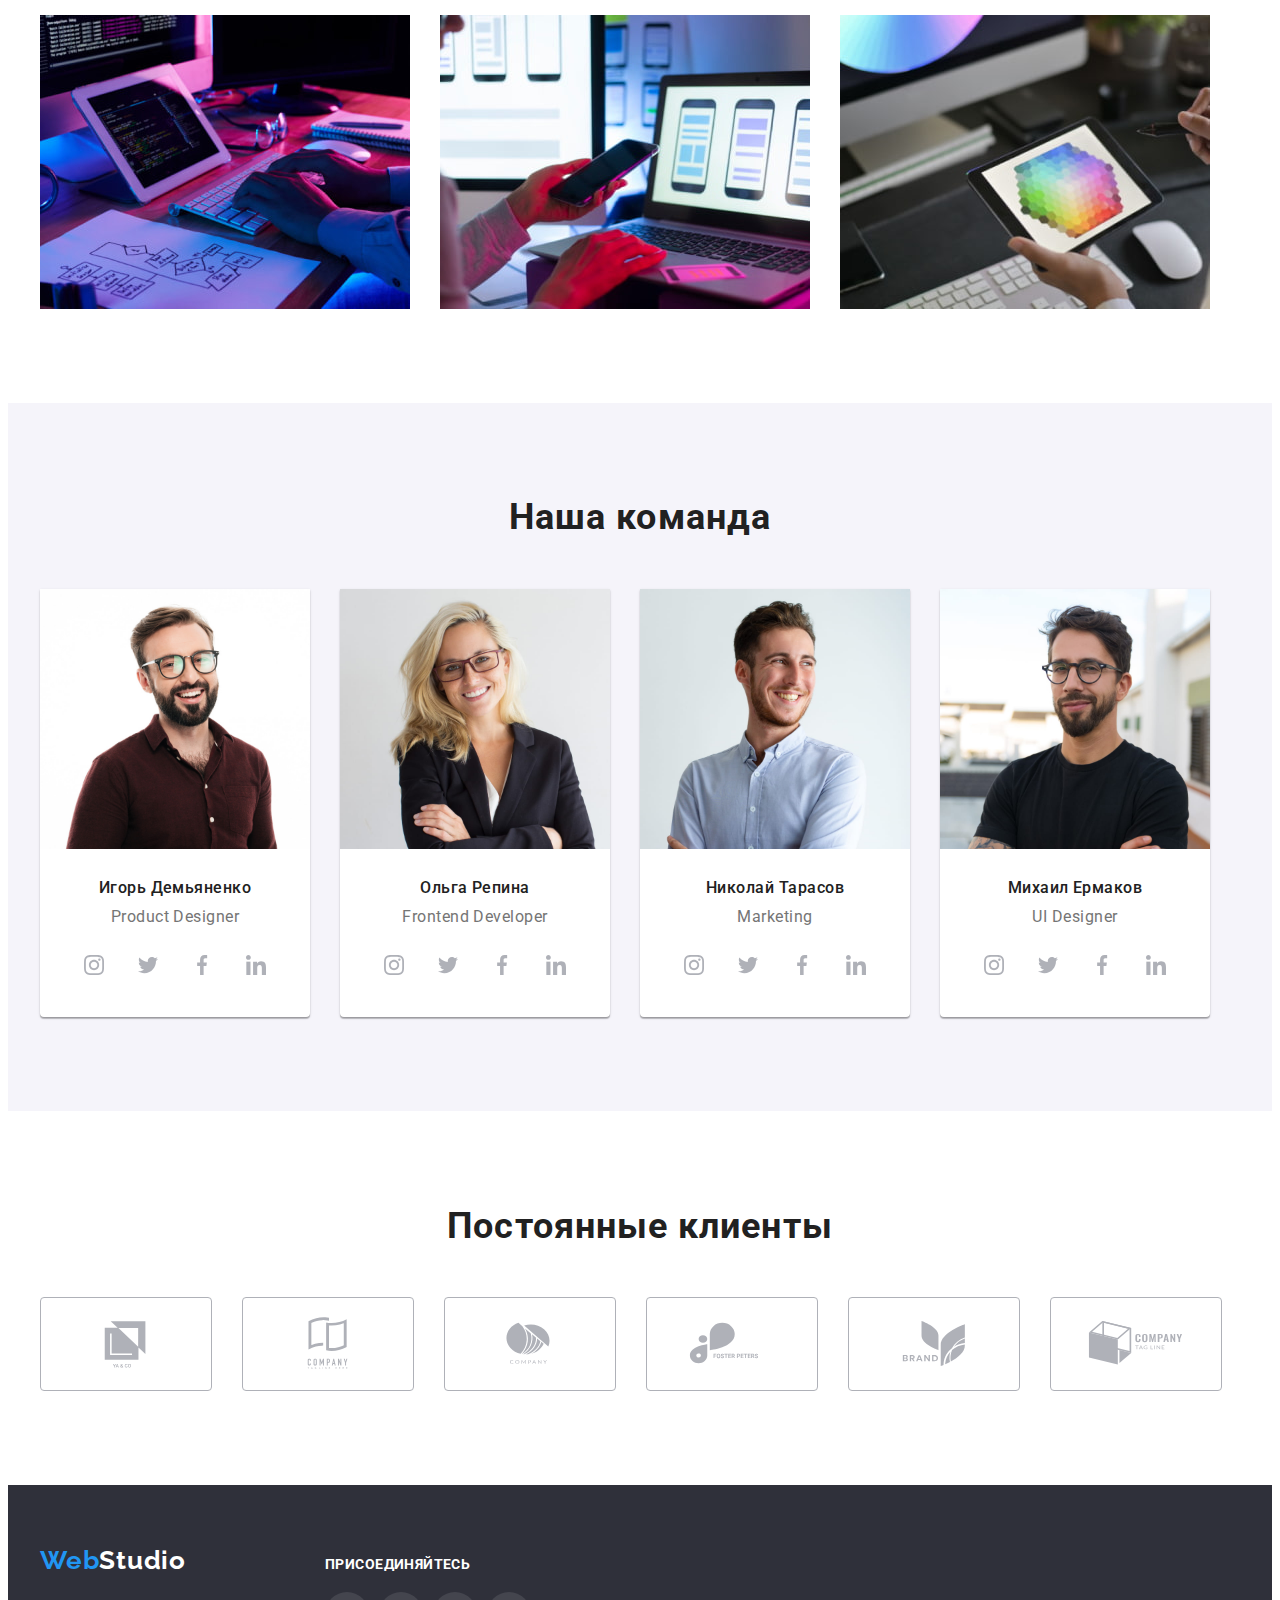
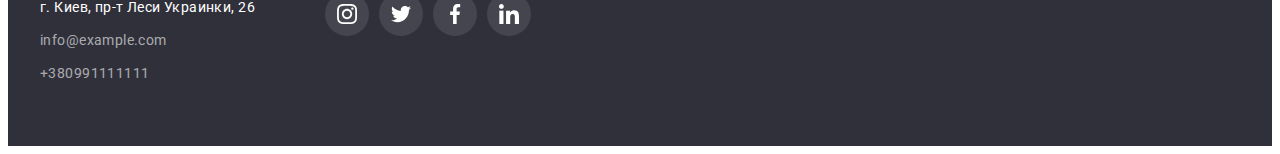
==== commit 5bb49ddd: "fix" ====
--- a/index.html
+++ b/index.html
@@ -408,7 +408,7 @@
                 </address>
             </div>
             <div class="div-item">
-                <h3 class="join">ПРИСОЕДИНЯЙТЕСЬ</h3>
+                <p class="join">присоединяйтесь</p>
                 <ul class="join-list list">
 
                     <li class="join-item">
--- a/css/styles.css
+++ b/css/styles.css
@@ -434,10 +434,13 @@
     margin-right: 0px;
 }
 .join{
-    align-items: center;
-    font-style: normal;
+    font-weight: 700;
+    line-height: 16px;
+    letter-spacing: 0.03em;
+    text-transform: uppercase;
     margin-bottom: 20px;
-    font-weight: 700;
+
+
 
     color: var(--whitecolor);
 
@@ -470,8 +473,11 @@
 /* ----------------------portfolio-------------- */
 
 /* button--------------- */
+.padding-section{
+    padding-top: 94px;
+    padding-bottom: 94px;
+}
 .button-section{
-    padding-top: 94px;
     margin-bottom: 50px;
 }
 .button-section .list{
@@ -514,9 +520,7 @@
     0px 4px 4px rgba(0, 0, 0, 0.06), 
     1px 4px 6px rgba(0, 0, 0, 0.16);
 }
-.job-section{
-    padding-bottom: 94px;
-}
+
 .job-list{
     display: flex;
     flex-wrap: wrap;
